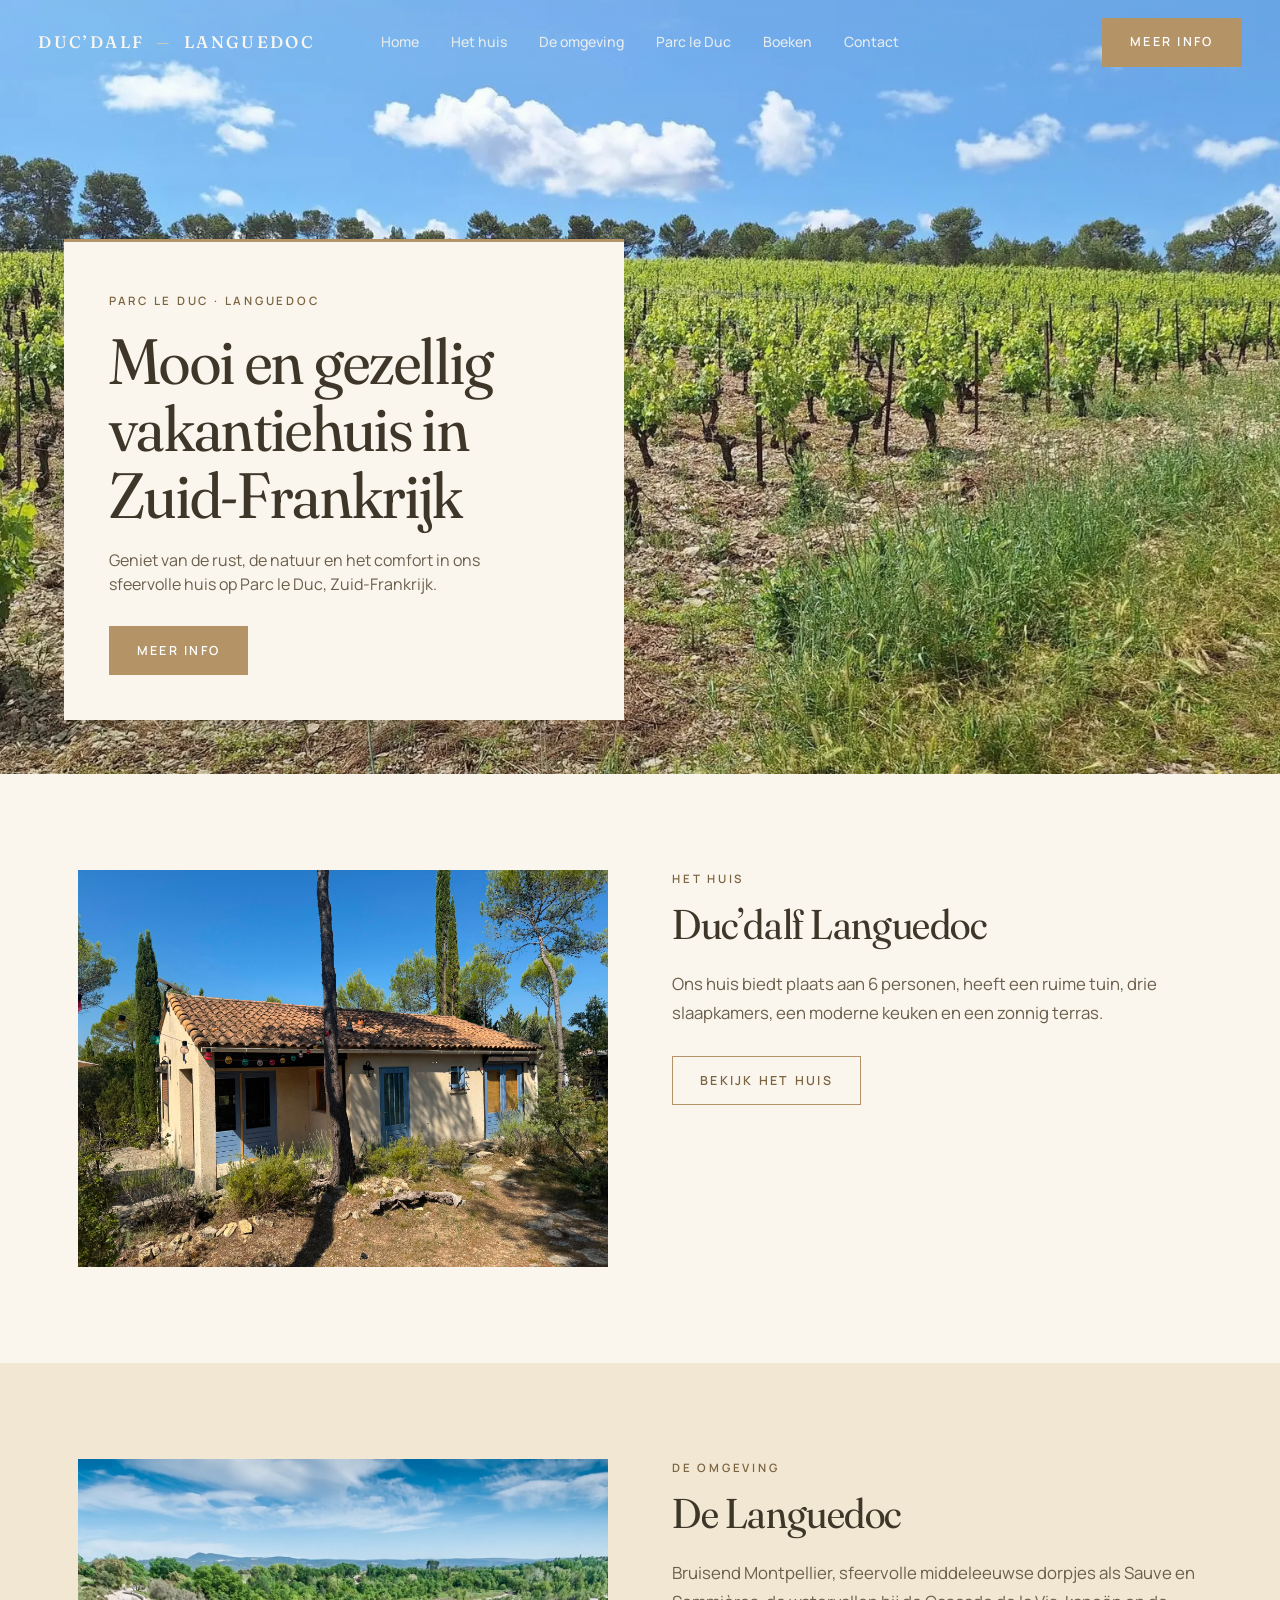
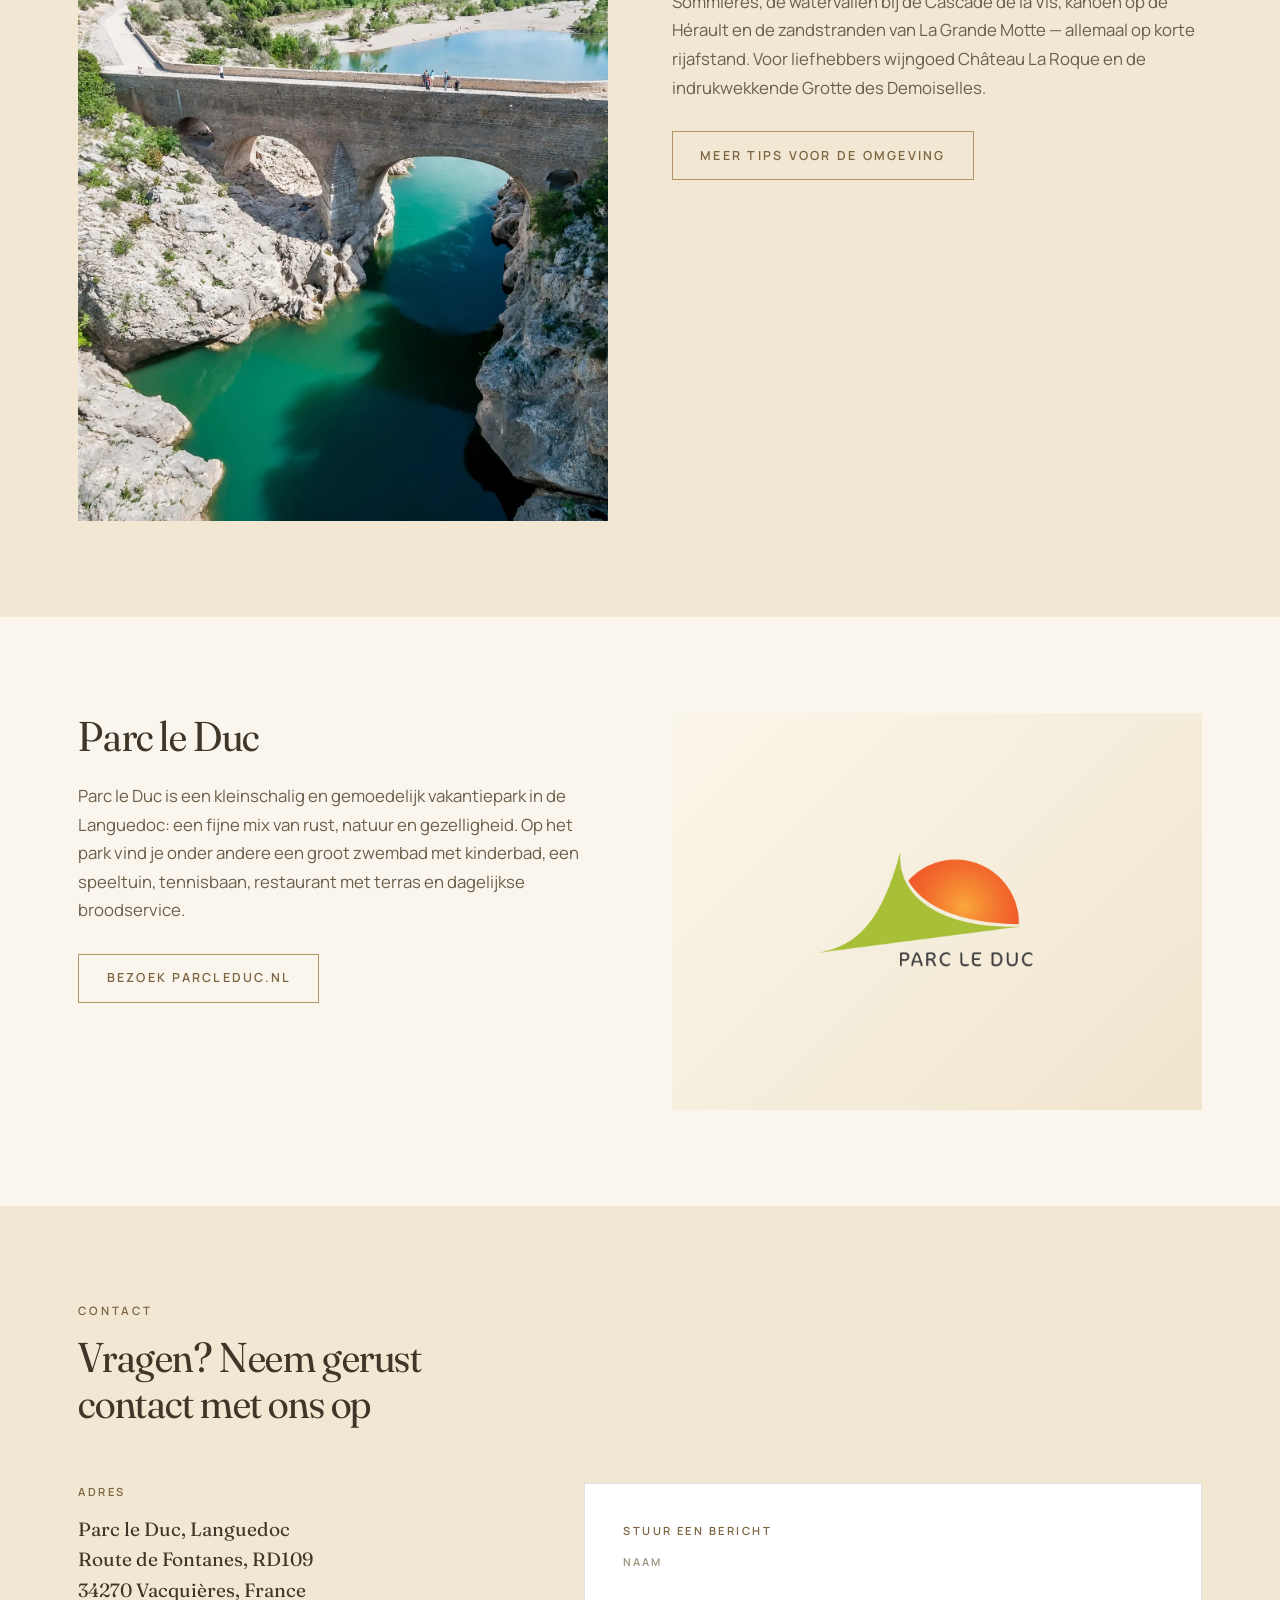
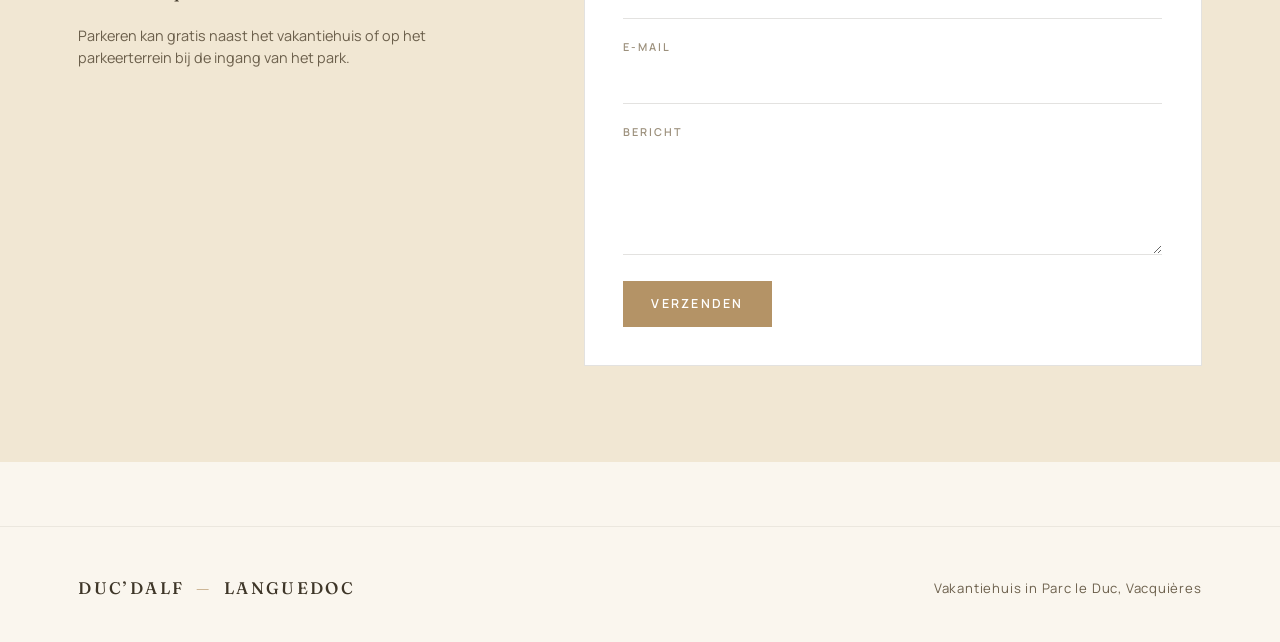
==== index.html @ b16643bd "Add omgeving tips link (parcleduc.nl/er-op-uit)" ====
<!DOCTYPE html>
<html lang="nl">
<head>
  <script>document.write('<base href="' + (location.hostname.endsWith('.github.io') ? '/website_ducdalf/' : '/') + '">');</script>
  <meta charset="UTF-8">
  <meta name="viewport" content="width=device-width, initial-scale=1.0">
  <title>Vakantiehuis Parc le Duc &mdash; Duc'dalf Languedoc</title>
  <link rel="icon" href="Huis1.jpg" type="image/jpeg">
  <link rel="apple-touch-icon" href="Huis1.jpg">
  <link rel="preconnect" href="https://fonts.googleapis.com">
  <link rel="preconnect" href="https://fonts.gstatic.com" crossorigin>
  <link rel="stylesheet" href="https://fonts.googleapis.com/css2?family=Fraunces:opsz,wght,SOFT@9..144,300..700,0..100&family=Manrope:wght@300;400;500;600;700&display=swap">
  <link rel="stylesheet" href="styles.css">
</head>
<body>

  <nav class="nav hero-over" id="nav">
    <div class="nav-inner">
      <div class="nav-brand">DUC&rsquo;DALF <span>&mdash;</span> LANGUEDOC</div>
      <div class="nav-links" id="navLinks">
        <a href="./">Home</a>
        <a href="#huis">Het huis</a>
        <a href="#omgeving">De omgeving</a>
        <a href="#park">Parc le Duc</a>
        <a href="boeken/">Boeken</a>
        <a href="#contact">Contact</a>
      </div>
      <div class="nav-cta-wrap">
        <a href="huis/" class="btn">Meer info</a>
      </div>
      <button class="hamburger" id="hamburgerBtn" aria-label="Menu" aria-expanded="false">
        <span></span><span></span><span></span>
      </button>
    </div>
  </nav>

  <header class="hero" id="home">
    <div class="hero-img" style="background-image: url('vacquires.jpg');"></div>
    <div class="hero-card">
      <span class="eyebrow">Parc le Duc &middot; Languedoc</span>
      <h1>Mooi en gezellig vakantiehuis in Zuid-Frankrijk</h1>
      <p>Geniet van de rust, de natuur en het comfort in ons sfeervolle huis op Parc le Duc, Zuid-Frankrijk.</p>
      <a href="huis/" class="btn">Meer info</a>
    </div>
  </header>

  <section id="huis">
    <div class="container">
      <div class="split">
        <div class="split-media" style="aspect-ratio: auto;"><img src="Foto1.jpg" alt="Vakantiehuis Duc'dalf op Parc le Duc" style="height: auto;"></div>
        <div>
          <span class="eyebrow" style="display:block; margin-bottom:0.8rem;">Het huis</span>
          <h2>Duc&rsquo;dalf Languedoc</h2>
          <p style="margin-top:1.4rem; color: var(--ink-soft); font-size: 1.05rem; line-height:1.7;">
            Ons huis biedt plaats aan 6 personen, heeft een ruime tuin, drie slaapkamers, een moderne keuken en een zonnig terras.
          </p>
          <div style="margin-top: 1.8rem;">
            <a href="huis/" class="btn ghost">Bekijk het huis</a>
          </div>
        </div>
      </div>
    </div>
  </section>

  <section id="omgeving" class="warm">
    <div class="container">
      <div class="split">
        <div class="split-media"><img src="herault.jpg" alt="De H&eacute;rault-regio"></div>
        <div>
          <span class="eyebrow" style="display:block; margin-bottom:0.8rem;">De omgeving</span>
          <h2>De Languedoc</h2>
          <p style="margin-top:1.4rem; color: var(--ink-soft); font-size: 1.05rem; line-height:1.7;">
            Bruisend Montpellier, sfeervolle middeleeuwse dorpjes als Sauve en Sommières, de watervallen bij de Cascade de la Vis, kanoën op de Hérault en de zandstranden van La Grande Motte &mdash; allemaal op korte rijafstand. Voor liefhebbers wijngoed Château La Roque en de indrukwekkende Grotte des Demoiselles.
          </p>
          <div style="margin-top: 1.8rem;">
            <a href="https://www.parcleduc.nl/er-op-uit/" target="_blank" rel="noopener" class="btn ghost">Meer tips voor de omgeving</a>
          </div>
        </div>
      </div>
    </div>
  </section>

  <section id="park">
    <div class="container">
      <div class="split">
        <div>
          <h2>Parc le Duc</h2>
          <p style="margin-top:1.4rem; color: var(--ink-soft); font-size: 1.05rem; line-height:1.7;">
            Parc le Duc is een kleinschalig en gemoedelijk vakantiepark in de Languedoc: een fijne mix van rust, natuur en gezelligheid. Op het park vind je onder andere een groot zwembad met kinderbad, een speeltuin, tennisbaan, restaurant met terras en dagelijkse broodservice.
          </p>
          <div style="margin-top: 1.8rem;">
            <a href="https://www.parcleduc.nl/" target="_blank" rel="noopener" class="btn ghost">Bezoek parcleduc.nl</a>
          </div>
        </div>
        <div class="split-media" style="aspect-ratio: 4/3; background: linear-gradient(135deg, #FBF6EA 0%, #F0E5CE 100%); display: grid; place-items: center; padding: 3rem;">
          <img src="logopld.png" alt="Parc le Duc logo" style="max-width: 70%; max-height: 70%; object-fit: contain;">
        </div>
      </div>
    </div>
  </section>

  <section id="contact" class="warm">
    <div class="container">
      <div class="section-title-row">
        <div>
          <span class="eyebrow">Contact</span>
          <h2>Vragen? Neem gerust contact met ons op</h2>
        </div>
      </div>

      <div class="adres-grid">
        <div class="adres-block">
          <div class="label">Adres</div>
          <address>
            Parc le Duc, Languedoc<br>
            Route de Fontanes, RD109<br>
            34270 Vacquières, France
          </address>
          <small>Parkeren kan gratis naast het vakantiehuis of op het parkeerterrein bij de ingang van het park.</small>
          <iframe
            src="https://www.google.com/maps?q=Parc+le+Duc,+Route+de+Fontanes,+RD109,+34270+Vacqui%C3%A8res,+France&output=embed"
            allowfullscreen="" loading="lazy" referrerpolicy="no-referrer-when-downgrade"
            title="Kaart Parc le Duc"></iframe>
        </div>

        <div class="contact-form-block">
          <div class="label">Stuur een bericht</div>
          <form autocomplete="off" method="POST" action="https://formsubmit.co/ducdalf.languedoc@gmail.com">
            <input type="hidden" name="_subject" value="Contactformulier via website" />
            <input type="hidden" name="_next" value="https://vakantiehuis-ducdalf.nl/contact/" />
            <input type="hidden" name="_captcha" value="false" />
            <input type="hidden" name="_template" value="box" />
            <div class="form-row">
              <label for="naam">Naam</label>
              <input type="text" id="naam" name="naam" required>
            </div>
            <div class="form-row">
              <label for="email">E-mail</label>
              <input type="email" id="email" name="email" required>
            </div>
            <div class="form-row">
              <label for="bericht">Bericht</label>
              <textarea id="bericht" name="bericht" rows="4" required></textarea>
            </div>
            <button type="submit" class="btn" style="margin-top:0.4rem;">Verzenden</button>
          </form>
        </div>
      </div>
    </div>
  </section>

  <footer>
    <div class="container">
      <div class="brand">DUC&rsquo;DALF <span>&mdash;</span> LANGUEDOC</div>
      <div>Vakantiehuis in Parc le Duc, Vacquières</div>
    </div>
  </footer>

  <script>
    const nav = document.getElementById('nav');
    function updateNav() {
      if (window.scrollY > 60) nav.classList.add('solid');
      else nav.classList.remove('solid');
    }
    updateNav();
    window.addEventListener('scroll', updateNav, { passive: true });

    const hamburgerBtn = document.getElementById('hamburgerBtn');
    const navLinks = document.getElementById('navLinks');
    if (hamburgerBtn && navLinks) {
      hamburgerBtn.addEventListener('click', function() {
        navLinks.classList.toggle('open');
        const expanded = hamburgerBtn.getAttribute('aria-expanded') === 'true';
        hamburgerBtn.setAttribute('aria-expanded', !expanded);
      });
      navLinks.querySelectorAll('a').forEach(function(link) {
        link.addEventListener('click', function() {
          if (window.innerWidth <= 900) {
            navLinks.classList.remove('open');
            hamburgerBtn.setAttribute('aria-expanded', false);
          }
        });
      });
    }
  </script>
</body>
</html>
---- styles.css ----
/* ==========================================================================
   Duc'dalf Languedoc — shared stylesheet
   ========================================================================== */

:root {
  --ground: #FAF6EE;
  --surface: #FFFFFF;
  --surface-warm: #F1E7D3;
  --surface-warm-2: #EADFC7;
  --ink: #3E3628;
  --ink-soft: #6B5F4B;
  --ink-mute: #9C907C;
  --brown: #B49366;
  --brown-deep: #7C6440;
  --brown-soft: #E4D3B4;
  --green: #7F9873;
  --green-deep: #556E4C;
  --green-soft: #CCD6BF;
  --line: rgba(62, 54, 40, 0.14);
  --line-soft: rgba(62, 54, 40, 0.08);
  --shadow-soft: 0 24px 60px -30px rgba(62, 54, 40, 0.22);
  --shadow-nav: 0 1px 0 rgba(62, 54, 40, 0.08);
  --serif: "Fraunces", "Iowan Old Style", Georgia, serif;
  --sans: "Manrope", -apple-system, "Segoe UI", system-ui, sans-serif;
  color-scheme: light;
}

* { box-sizing: border-box; }
html { scroll-behavior: smooth; }

body {
  margin: 0;
  background: var(--ground);
  color: var(--ink);
  font-family: var(--sans);
  font-size: 16.5px;
  line-height: 1.6;
  font-weight: 400;
  -webkit-font-smoothing: antialiased;
  text-rendering: optimizeLegibility;
}

::selection { background: var(--brown); color: #fff; }

a { color: inherit; text-decoration: none; }
img { display: block; max-width: 100%; }

h1, h2, h3, h4 {
  font-family: var(--serif);
  font-weight: 400;
  letter-spacing: -0.01em;
  color: var(--ink);
  margin: 0;
  text-wrap: balance;
  font-variation-settings: "opsz" 96, "SOFT" 40;
}
h1 { font-size: clamp(2.4rem, 5vw, 4.4rem); line-height: 1.05; }
h2 { font-size: clamp(1.8rem, 3.4vw, 2.6rem); line-height: 1.12; }
h3 { font-size: clamp(1.2rem, 1.8vw, 1.5rem); line-height: 1.2; font-weight: 450; }
p  { margin: 0; max-width: 62ch; }

.eyebrow {
  font-family: var(--sans);
  font-size: 0.72rem;
  letter-spacing: 0.24em;
  text-transform: uppercase;
  color: var(--brown-deep);
  font-weight: 600;
}

.container {
  max-width: 1200px;
  margin: 0 auto;
  padding: 0 clamp(1.25rem, 3.5vw, 2.4rem);
}

/* ==========================================================================
   Navigation
   ========================================================================== */

.nav {
  position: fixed;
  inset: 0 0 auto 0;
  z-index: 60;
  background: transparent;
  transition: background 0.3s ease, box-shadow 0.3s ease, color 0.3s ease;
}
.nav.solid,
.nav.light {
  background: color-mix(in oklab, var(--ground) 94%, transparent);
  backdrop-filter: saturate(140%) blur(10px);
  -webkit-backdrop-filter: saturate(140%) blur(10px);
  box-shadow: var(--shadow-nav);
}
.nav-inner {
  display: grid;
  grid-template-columns: 1fr auto 1fr;
  align-items: center;
  padding: 1.1rem clamp(1.25rem, 3.5vw, 2.4rem);
  gap: 1.5rem;
  color: var(--ink);
}
.nav.hero-over .nav-inner { color: #FAF6EE; }
.nav.hero-over.solid .nav-inner { color: var(--ink); }

.nav-brand {
  font-family: var(--serif);
  font-weight: 500;
  font-size: 1.05rem;
  letter-spacing: 0.14em;
  font-variation-settings: "opsz" 24, "SOFT" 30;
  white-space: nowrap;
}
.nav-brand span { color: var(--brown); font-weight: 300; margin: 0 0.35em; }
.nav.hero-over:not(.solid) .nav-brand span { color: var(--brown-soft); }

.nav-links {
  display: flex;
  gap: 2rem;
  justify-content: center;
  font-size: 0.88rem;
  font-weight: 500;
}
.nav-links a {
  position: relative;
  padding: 0.4rem 0;
  color: inherit;
  opacity: 0.85;
  transition: opacity 0.25s ease;
}
.nav-links a::after {
  content: "";
  position: absolute;
  left: 0;
  right: 100%;
  bottom: 0.05rem;
  height: 1px;
  background: currentColor;
  transition: right 0.3s ease;
  opacity: 0.6;
}
.nav-links a:hover { opacity: 1; }
.nav-links a:hover::after { right: 0; }

.nav-cta-wrap { display: flex; justify-content: flex-end; }

.hamburger {
  display: none;
  flex-direction: column;
  justify-content: center;
  align-items: center;
  width: 44px;
  height: 44px;
  background: none;
  border: none;
  cursor: pointer;
  padding: 0;
  color: inherit;
}
.hamburger span {
  display: block;
  width: 26px;
  height: 1.5px;
  margin: 3.5px 0;
  background: currentColor;
  transition: 0.3s;
}

/* ==========================================================================
   Buttons
   ========================================================================== */

.btn {
  display: inline-flex;
  align-items: center;
  gap: 0.55rem;
  padding: 0.85rem 1.7rem;
  background: var(--brown);
  color: #fff;
  border: 1px solid var(--brown);
  font-family: var(--sans);
  font-size: 0.78rem;
  font-weight: 600;
  letter-spacing: 0.18em;
  text-transform: uppercase;
  border-radius: 0;
  cursor: pointer;
  transition: background 0.25s ease, color 0.25s ease, border-color 0.25s ease;
  text-align: center;
}
.btn:hover { background: var(--brown-deep); border-color: var(--brown-deep); color: #fff; }
.btn.ghost {
  background: transparent;
  color: var(--brown-deep);
  border-color: var(--brown);
}
.btn.ghost:hover { background: var(--brown); color: #fff; }
.btn.ghost-light {
  background: transparent;
  color: #FAF6EE;
  border-color: rgba(250, 246, 238, 0.7);
}
.btn.ghost-light:hover { background: #FAF6EE; color: var(--ink); border-color: #FAF6EE; }

/* ==========================================================================
   Hero (with photo)
   ========================================================================== */

.hero {
  position: relative;
  height: 86vh;
  min-height: 620px;
  overflow: hidden;
  isolation: isolate;
}
.hero-img {
  position: absolute;
  inset: 0;
  background-size: cover;
  background-position: center;
}
.hero-img::after {
  content: "";
  position: absolute;
  inset: 0;
  background: linear-gradient(
      180deg,
      rgba(250, 246, 238, 0.18) 0%,
      rgba(250, 246, 238, 0.05) 40%,
      rgba(62, 54, 40, 0.12) 100%
    );
  pointer-events: none;
}
.hero-card {
  position: absolute;
  left: clamp(1.25rem, 5vw, 5rem);
  bottom: clamp(1.5rem, 6vh, 4rem);
  background: var(--ground);
  padding: clamp(1.8rem, 3.5vw, 3rem);
  max-width: 560px;
  width: calc(100% - clamp(2.5rem, 10vw, 10rem));
  box-shadow: var(--shadow-soft);
  border-top: 3px solid var(--brown);
  z-index: 2;
}
.hero-card .eyebrow { margin-bottom: 1rem; display: inline-block; }
.hero-card h1 {
  font-variation-settings: "opsz" 144, "SOFT" 50;
  font-weight: 400;
}
.hero-card p {
  margin-top: 1.2rem;
  color: var(--ink-soft);
  max-width: 44ch;
  font-size: 1rem;
  line-height: 1.55;
}
.hero-card .btn { margin-top: 1.8rem; }

/* Compact hero variant (for /huis/) */
.hero.compact {
  height: 68vh;
  min-height: 500px;
}

/* Contain hero variant — photo fills the right half top-to-bottom,
   left side stays cream for the hero-card. */
.hero.contain .hero-img {
  background-size: cover;
  background-repeat: no-repeat;
  background-position: center;
  background-color: var(--surface-warm);
  padding-left: clamp(620px, 50vw, 720px);
}
.hero.contain .hero-img::after { display: none; }

/* Below desktop: stack the hero (photo on top, card below in flow) */
@media (max-width: 900px) {
  .hero {
    height: auto;
    min-height: 0;
    overflow: visible;
  }
  .hero-img {
    position: relative;
    inset: auto;
    width: 100%;
    height: 55vh;
    min-height: 280px;
    padding-left: 0;
  }
  .hero.contain .hero-img {
    background-position: center;
    padding-left: 0;
  }
  .hero-card {
    position: relative;
    left: auto;
    right: auto;
    top: auto;
    bottom: auto;
    margin: -2.5rem 1rem 1.5rem;
    width: auto;
    max-width: none;
    padding: 1.6rem 1.4rem;
  }
}

/* ==========================================================================
   Sections
   ========================================================================== */

section { padding: clamp(4rem, 7.5vw, 6.5rem) 0; }
section.pt-0 { padding-top: 0; }
section.pb-0 { padding-bottom: 0; }
section.warm { background: var(--surface-warm); }

.section-title-row {
  display: grid;
  grid-template-columns: 1fr 1.5fr;
  gap: clamp(2rem, 6vw, 5rem);
  align-items: end;
  margin-bottom: clamp(2rem, 5vw, 3.5rem);
}
@media (max-width: 780px) {
  .section-title-row { grid-template-columns: 1fr; gap: 1rem; }
}
.section-title-row .eyebrow { display: block; margin-bottom: 0.8rem; }

/* ==========================================================================
   Three-card overview (homepage)
   ========================================================================== */

.cards {
  display: grid;
  grid-template-columns: repeat(3, 1fr);
  gap: clamp(1rem, 2vw, 1.8rem);
}
@media (max-width: 900px) { .cards { grid-template-columns: 1fr; } }
.card {
  background: var(--surface);
  border: 1px solid var(--line);
  display: flex;
  flex-direction: column;
  transition: transform 0.3s ease, box-shadow 0.3s ease;
}
.card:hover {
  transform: translateY(-3px);
  box-shadow: var(--shadow-soft);
}
.card-media {
  aspect-ratio: 4 / 3;
  position: relative;
  overflow: hidden;
  background: var(--surface-warm);
}
.card-media img {
  width: 100%;
  height: 100%;
  object-fit: cover;
}
.card-media.logo {
  display: grid;
  place-items: center;
  background: linear-gradient(135deg, #FBF6EA 0%, #F0E5CE 100%);
  padding: 1.5rem;
}
.card-media.logo img { max-height: 70%; max-width: 70%; object-fit: contain; }
.card-body {
  padding: 1.6rem 1.5rem 1.8rem;
  display: flex;
  flex-direction: column;
  gap: 0.8rem;
  flex: 1;
}
.card-body .eyebrow { color: var(--green-deep); font-size: 0.66rem; }
.card-body h3 { color: var(--ink); font-weight: 500; }
.card-body p {
  color: var(--ink-soft);
  font-size: 0.95rem;
  line-height: 1.55;
  flex: 1;
}
.card-link {
  font-family: var(--sans);
  font-size: 0.75rem;
  font-weight: 600;
  letter-spacing: 0.18em;
  text-transform: uppercase;
  color: var(--brown-deep);
  display: inline-flex;
  align-items: center;
  gap: 0.4rem;
  margin-top: 0.4rem;
}
.card-link::after {
  content: "→";
  transition: transform 0.25s ease;
}
.card:hover .card-link::after { transform: translateX(4px); }

/* ==========================================================================
   Split (image + text)
   ========================================================================== */

.split {
  display: grid;
  grid-template-columns: 1fr 1fr;
  gap: clamp(2rem, 5vw, 5rem);
  align-items: start;
}
@media (max-width: 900px) { .split { grid-template-columns: 1fr; } }

.split-media {
  position: relative;
  aspect-ratio: 4 / 5;
  overflow: hidden;
  background: var(--surface-warm);
}
.split-media img {
  width: 100%;
  height: 100%;
  object-fit: cover;
}
.split-media.sticky {
  position: sticky;
  top: 5rem;
}
@media (max-width: 900px) { .split-media.sticky { position: static; } }

/* ==========================================================================
   Content blocks
   ========================================================================== */

.info-callout {
  background: var(--surface-warm);
  padding: 1.6rem 1.7rem;
  border-left: 3px solid var(--brown);
  color: var(--ink);
  font-size: 1.02rem;
  line-height: 1.65;
  margin-bottom: 2rem;
}

.prose p + p { margin-top: 1rem; }
.prose p {
  color: var(--ink-soft);
  font-size: 1rem;
  line-height: 1.7;
  max-width: none;
}
.prose .lede {
  font-family: var(--serif);
  font-size: 1.6rem;
  color: var(--green-deep);
  display: block;
  margin-bottom: 0.6rem;
  font-weight: 400;
  line-height: 1.25;
  font-variation-settings: "opsz" 72;
  font-style: italic;
}

.subsection { margin-top: 2.5rem; }
.subsection-title {
  font-family: var(--serif);
  font-size: 1.3rem;
  color: var(--ink);
  font-weight: 500;
  margin-bottom: 1.1rem;
}

.feature-list {
  list-style: none;
  padding: 0;
  margin: 0;
  display: grid;
  grid-template-columns: 1fr;
  gap: 0.6rem;
}
.feature-list li {
  font-size: 0.98rem;
  padding-left: 1.6rem;
  position: relative;
  color: var(--ink-soft);
  line-height: 1.55;
}
.feature-list li::before {
  content: "";
  position: absolute;
  left: 0;
  top: 0.65em;
  width: 0.85rem;
  height: 1px;
  background: var(--green);
}

/* ==========================================================================
   Photo gallery + lightbox
   ========================================================================== */

.gallery {
  display: grid;
  grid-template-columns: repeat(4, 1fr);
  gap: 0.9rem;
}
.gallery .cell {
  position: relative;
  overflow: hidden;
  cursor: zoom-in;
  background: var(--surface-warm);
  aspect-ratio: 4 / 3;
}
.gallery .cell img {
  width: 100%;
  height: 100%;
  object-fit: contain;
  transition: transform 0.6s cubic-bezier(0.2, 0.7, 0.2, 1);
}
.gallery .cell:hover img { transform: scale(1.03); }
@media (max-width: 900px) {
  .gallery { grid-template-columns: repeat(3, 1fr); gap: 0.6rem; }
}
@media (max-width: 600px) {
  .gallery { grid-template-columns: repeat(2, 1fr); }
}

#lightbox {
  display: none;
  position: fixed;
  inset: 0;
  background: rgba(30, 25, 18, 0.9);
  z-index: 9999;
  align-items: center;
  justify-content: center;
  cursor: zoom-out;
  padding: 2rem;
  box-sizing: border-box;
}
#lightbox.open { display: flex; }
#lightbox img {
  max-width: 100%;
  max-height: 100%;
  box-shadow: 0 4px 24px rgba(0, 0, 0, 0.4);
}
#lightbox .close-x {
  position: absolute;
  top: 1rem;
  right: 1.4rem;
  color: #FAF6EE;
  font-size: 2.2rem;
  font-weight: 300;
  cursor: pointer;
  line-height: 1;
  user-select: none;
  font-family: var(--serif);
}

/* ==========================================================================
   Prijzen
   ========================================================================== */

.prijzen {
  display: grid;
  grid-template-columns: 2fr 3fr;
  gap: clamp(2rem, 5vw, 5rem);
  align-items: start;
}
@media (max-width: 900px) { .prijzen { grid-template-columns: 1fr; } }

.price-list { list-style: none; padding: 0; margin: 0; }
.price-list li {
  display: grid;
  grid-template-columns: 1fr auto;
  align-items: baseline;
  gap: 1rem;
  padding: 1.4rem 0;
  border-top: 1px solid var(--line);
  font-variant-numeric: tabular-nums;
}
.price-list li:last-child { border-bottom: 1px solid var(--line); }
.price-list .period {
  font-family: var(--serif);
  font-size: 1.35rem;
  font-weight: 500;
  color: var(--ink);
}
.price-list .amount {
  font-family: var(--serif);
  font-size: 1.6rem;
  color: var(--brown-deep);
  font-variation-settings: "opsz" 72;
}
.price-notes {
  background: var(--surface-warm);
  padding: 1.6rem 1.7rem;
  border-left: 3px solid var(--green);
  color: var(--ink);
  font-size: 0.98rem;
  line-height: 1.7;
}

/* ==========================================================================
   Adres + Contact
   ========================================================================== */

.adres-grid {
  display: grid;
  grid-template-columns: 1fr 1.4fr;
  gap: clamp(2rem, 5vw, 4rem);
  align-items: start;
}
@media (max-width: 900px) { .adres-grid { grid-template-columns: 1fr; } }

.adres-block .label,
.contact-form-block .label {
  font-family: var(--sans);
  font-size: 0.7rem;
  letter-spacing: 0.22em;
  text-transform: uppercase;
  color: var(--brown-deep);
  margin-bottom: 0.8rem;
  font-weight: 600;
}
.adres-block address {
  font-style: normal;
  font-family: var(--serif);
  font-size: 1.2rem;
  line-height: 1.6;
  color: var(--ink);
}
.adres-block small {
  display: block;
  color: var(--ink-soft);
  font-size: 0.9rem;
  margin-top: 1.2rem;
  max-width: 40ch;
  line-height: 1.55;
}
.adres-block iframe {
  width: 100%;
  height: 260px;
  border: none;
  margin-top: 1.4rem;
  filter: saturate(0.85);
}

.contact-form-block {
  background: var(--surface);
  padding: clamp(1.6rem, 3vw, 2.4rem);
  border: 1px solid var(--line);
}
.form-row { display: grid; gap: 0.4rem; margin-bottom: 1.2rem; }
.form-row label {
  font-family: var(--sans);
  font-size: 0.68rem;
  letter-spacing: 0.18em;
  text-transform: uppercase;
  color: var(--ink-mute);
  font-weight: 600;
}
.form-row input,
.form-row textarea,
.form-row select {
  background: transparent;
  border: 0;
  border-bottom: 1px solid var(--line);
  padding: 0.6rem 0;
  font-family: var(--sans);
  font-size: 1rem;
  color: var(--ink);
  outline: none;
  resize: vertical;
  width: 100%;
}
.form-row input:focus,
.form-row textarea:focus,
.form-row select:focus { border-bottom-color: var(--brown); }
.form-row input::placeholder,
.form-row textarea::placeholder { color: var(--ink-mute); }
.required { color: #a44b3c; margin-left: 2px; }

/* ==========================================================================
   Boeken (calendar + form)
   ========================================================================== */

.boeken-grid {
  display: grid;
  grid-template-columns: 1fr 1.3fr;
  gap: clamp(2rem, 4vw, 3.5rem);
  align-items: start;
}
@media (max-width: 900px) { .boeken-grid { grid-template-columns: 1fr; } }
.calendar-frame {
  background: var(--surface);
  border: 1px solid var(--line);
  padding: 0.5rem;
}
.calendar-frame iframe {
  width: 100%;
  height: 620px;
  border: 0;
  display: block;
}
@media (max-width: 900px) { .calendar-frame iframe { height: 520px; } }

/* ==========================================================================
   Aanmeldingsformulier (long registration form)
   ========================================================================== */

.form-wide {
  background: var(--surface);
  border: 1px solid var(--line);
  padding: clamp(1.6rem, 3.5vw, 3rem);
}
.form-wide h2 {
  font-family: var(--serif);
  font-size: 1.3rem;
  font-weight: 500;
  color: var(--ink);
  margin: 2rem 0 1rem;
  padding-bottom: 0.7rem;
  border-bottom: 1px solid var(--line);
}
.form-wide h2:first-of-type { margin-top: 0.4rem; }
.grid-2 {
  display: grid;
  grid-template-columns: repeat(auto-fit, minmax(240px, 1fr));
  gap: 1rem 1.4rem;
}
.grid-3 {
  display: grid;
  grid-template-columns: repeat(auto-fit, minmax(220px, 1fr));
  gap: 1.2rem;
  margin-top: 0.6rem;
}
.person-block {
  border: 1px solid var(--line);
  padding: 1.2rem 1.2rem 0.4rem;
  background: var(--surface-warm);
}
.person-block h3 {
  font-family: var(--serif);
  font-size: 1.05rem;
  color: var(--green-deep);
  margin: 0 0 0.7rem;
  font-weight: 500;
}

/* ==========================================================================
   Thank-you (bedankt / contact / aanmeldingvoltooid)
   ========================================================================== */

.thanks-wrap {
  min-height: 100vh;
  display: flex;
  align-items: center;
  justify-content: center;
  padding: clamp(5rem, 12vh, 8rem) 1.5rem 3rem;
}
.thanks-box {
  background: var(--surface);
  border: 1px solid var(--line);
  padding: clamp(2rem, 4vw, 3rem);
  text-align: center;
  max-width: 480px;
  width: 100%;
  border-top: 3px solid var(--brown);
}
.thanks-box .eyebrow { display: block; margin-bottom: 1rem; color: var(--green-deep); }
.thanks-box h1 {
  font-size: clamp(1.6rem, 3vw, 2.2rem);
  font-weight: 500;
  color: var(--ink);
  margin-bottom: 1rem;
}
.thanks-box p {
  color: var(--ink-soft);
  margin: 0 auto 1rem;
  max-width: 42ch;
  font-size: 0.98rem;
  line-height: 1.6;
}
.thanks-box a { color: var(--brown-deep); border-bottom: 1px solid currentColor; }
.thanks-box a:hover { color: var(--ink); }

/* ==========================================================================
   Footer
   ========================================================================== */

footer {
  background: var(--ground);
  color: var(--ink-soft);
  padding: 3rem 0 2.5rem;
  border-top: 1px solid var(--line-soft);
  margin-top: 4rem;
}
footer .container {
  display: flex;
  justify-content: space-between;
  align-items: center;
  flex-wrap: wrap;
  gap: 1rem;
  font-size: 0.82rem;
  letter-spacing: 0.06em;
}
footer .brand {
  font-family: var(--serif);
  font-weight: 500;
  font-size: 1.05rem;
  letter-spacing: 0.14em;
  color: var(--ink);
}
footer .brand span { color: var(--brown); font-weight: 300; margin: 0 0.35em; }

/* ==========================================================================
   Page title band (used on huis, boeken, aanmelden)
   ========================================================================== */

.page-title {
  padding: clamp(7rem, 12vw, 9rem) 0 clamp(2rem, 4vw, 3rem);
  background: var(--surface-warm);
  border-bottom: 1px solid var(--line-soft);
}
.page-title .eyebrow { display: block; margin-bottom: 0.8rem; }
.page-title h1 {
  font-size: clamp(2rem, 4.5vw, 3.6rem);
  font-weight: 400;
  max-width: 22ch;
  margin: 0;
}
.page-title p {
  margin-top: 1rem;
  color: var(--ink-soft);
  font-size: 1.05rem;
  max-width: 52ch;
}

/* ==========================================================================
   Responsive nav (mobile menu)
   ========================================================================== */

@media (max-width: 900px) {
  .nav-inner { grid-template-columns: 1fr auto; }
  .nav-links {
    display: none;
    position: absolute;
    top: 100%;
    left: 0;
    right: 0;
    flex-direction: column;
    align-items: stretch;
    background: color-mix(in oklab, var(--ground) 97%, transparent);
    backdrop-filter: blur(10px);
    padding: 1rem 1.5rem 1.5rem;
    border-top: 1px solid var(--line-soft);
    box-shadow: var(--shadow-soft);
    gap: 0.6rem;
    text-align: center;
    color: var(--ink);
  }
  .nav-links.open { display: flex; }
  .nav-links a { padding: 0.8rem 0; font-size: 1rem; opacity: 1; color: var(--ink); }
  .nav-links a::after { display: none; }
  .nav-cta-wrap { display: none; }
  .hamburger { display: flex; }
}

/* ==========================================================================
   Reduced motion
   ========================================================================== */

@media (prefers-reduced-motion: reduce) {
  *, *::before, *::after {
    transition-duration: 0ms !important;
    animation-duration: 0ms !important;
    scroll-behavior: auto;
  }
}
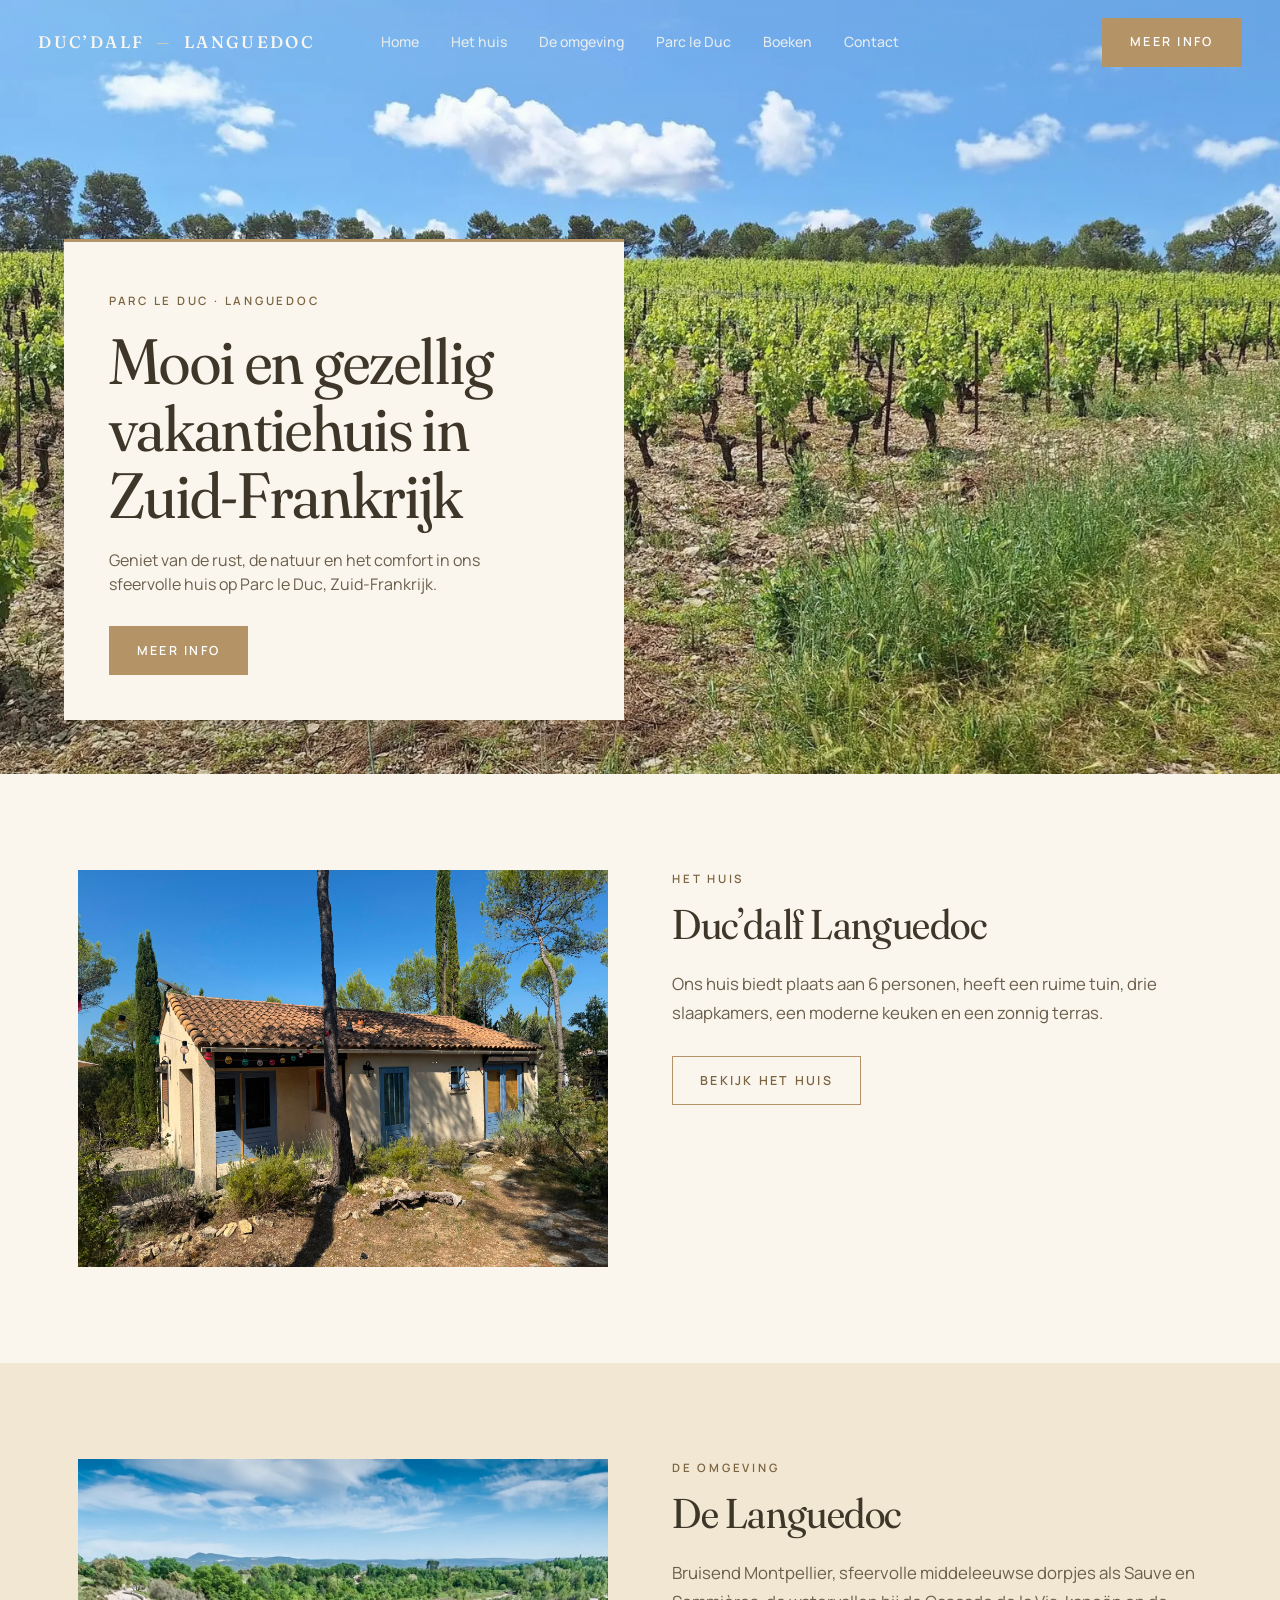
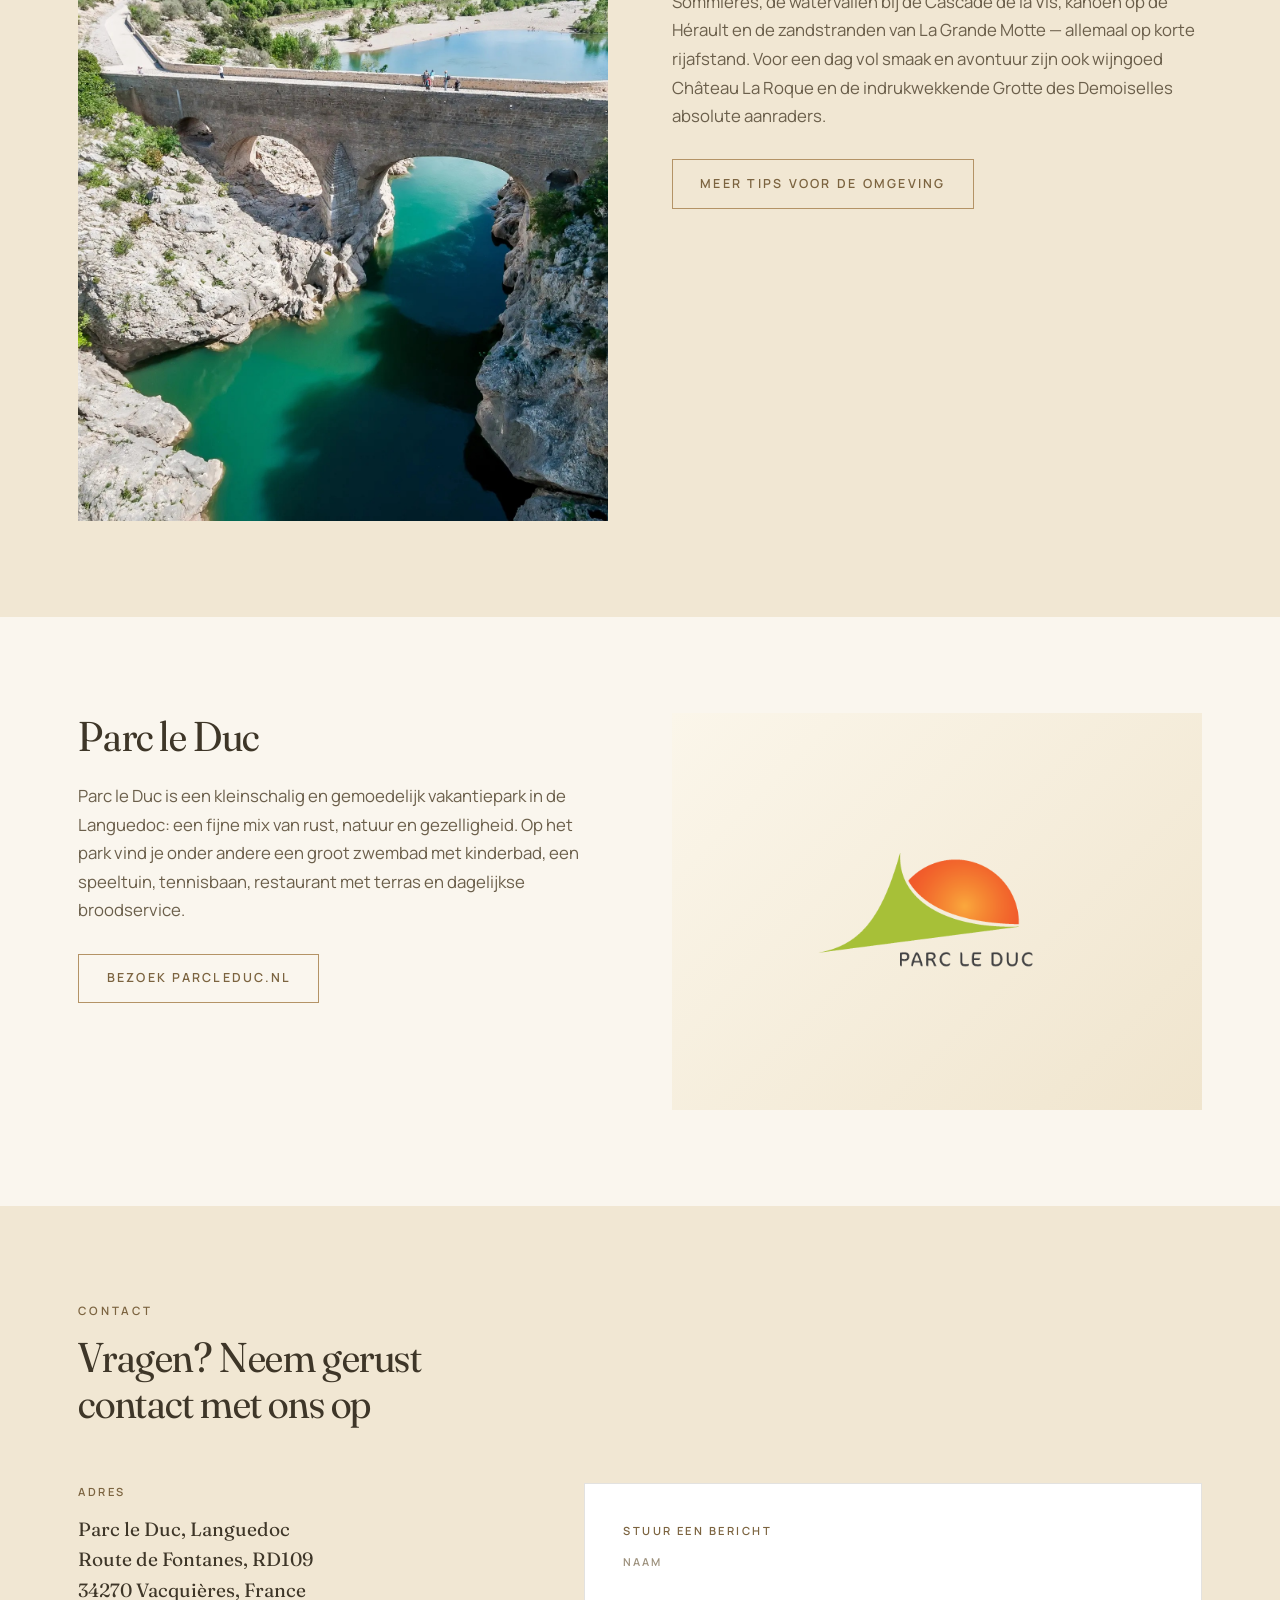
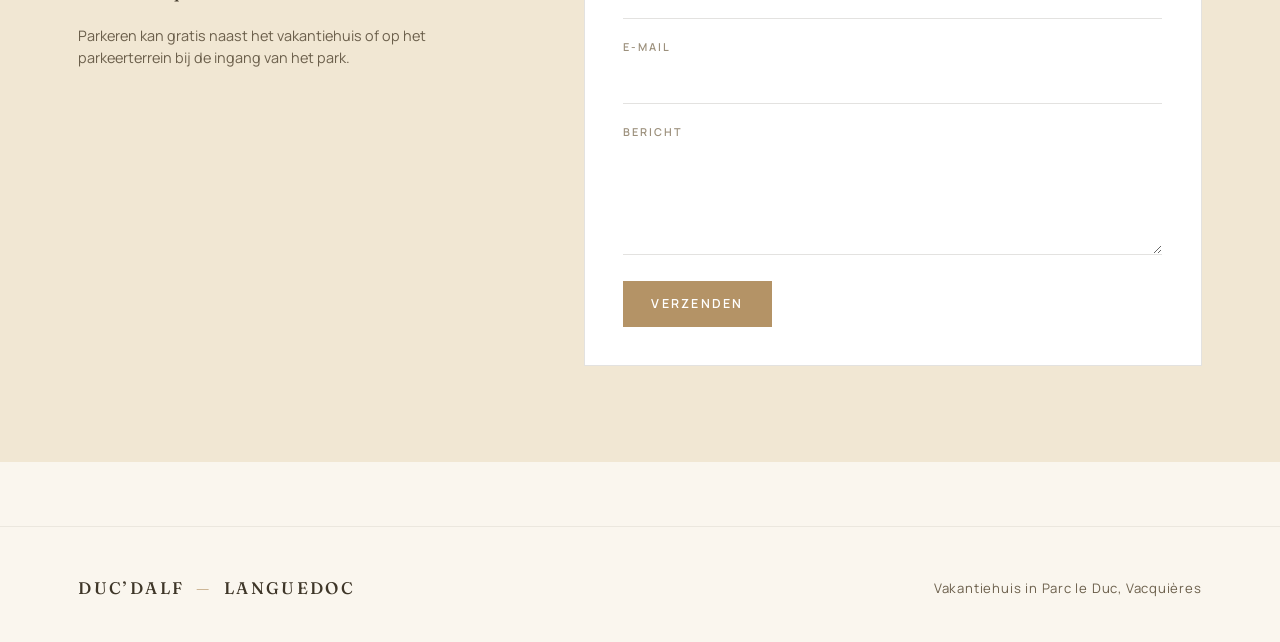
==== commit a2de178e: "Reword closing sentence in omgeving section" ====
--- a/index.html
+++ b/index.html
@@ -70,7 +70,7 @@
           <span class="eyebrow" style="display:block; margin-bottom:0.8rem;">De omgeving</span>
           <h2>De Languedoc</h2>
           <p style="margin-top:1.4rem; color: var(--ink-soft); font-size: 1.05rem; line-height:1.7;">
-            Bruisend Montpellier, sfeervolle middeleeuwse dorpjes als Sauve en Sommières, de watervallen bij de Cascade de la Vis, kanoën op de Hérault en de zandstranden van La Grande Motte &mdash; allemaal op korte rijafstand. Voor liefhebbers wijngoed Château La Roque en de indrukwekkende Grotte des Demoiselles.
+            Bruisend Montpellier, sfeervolle middeleeuwse dorpjes als Sauve en Sommières, de watervallen bij de Cascade de la Vis, kanoën op de Hérault en de zandstranden van La Grande Motte &mdash; allemaal op korte rijafstand. Voor een dag vol smaak en avontuur zijn ook wijngoed Château La Roque en de indrukwekkende Grotte des Demoiselles absolute aanraders.
           </p>
           <div style="margin-top: 1.8rem;">
             <a href="https://www.parcleduc.nl/er-op-uit/" target="_blank" rel="noopener" class="btn ghost">Meer tips voor de omgeving</a>
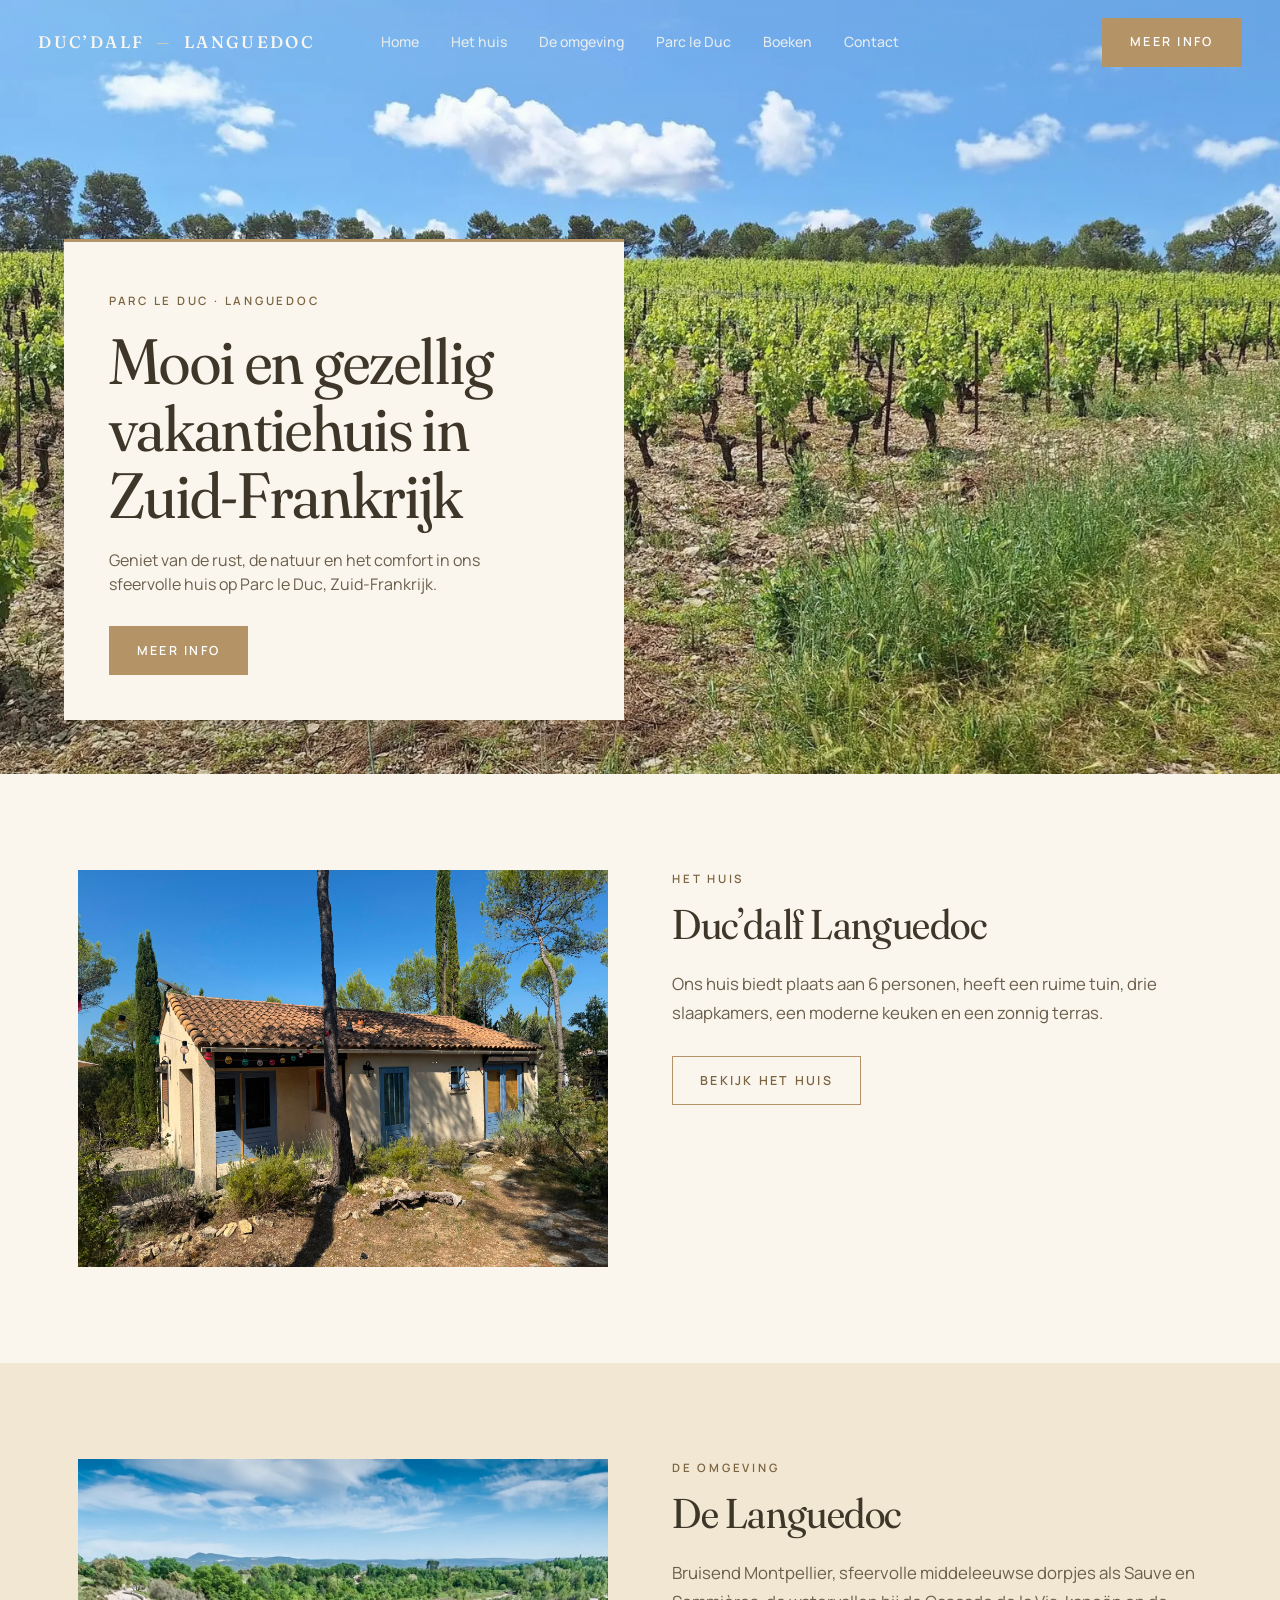
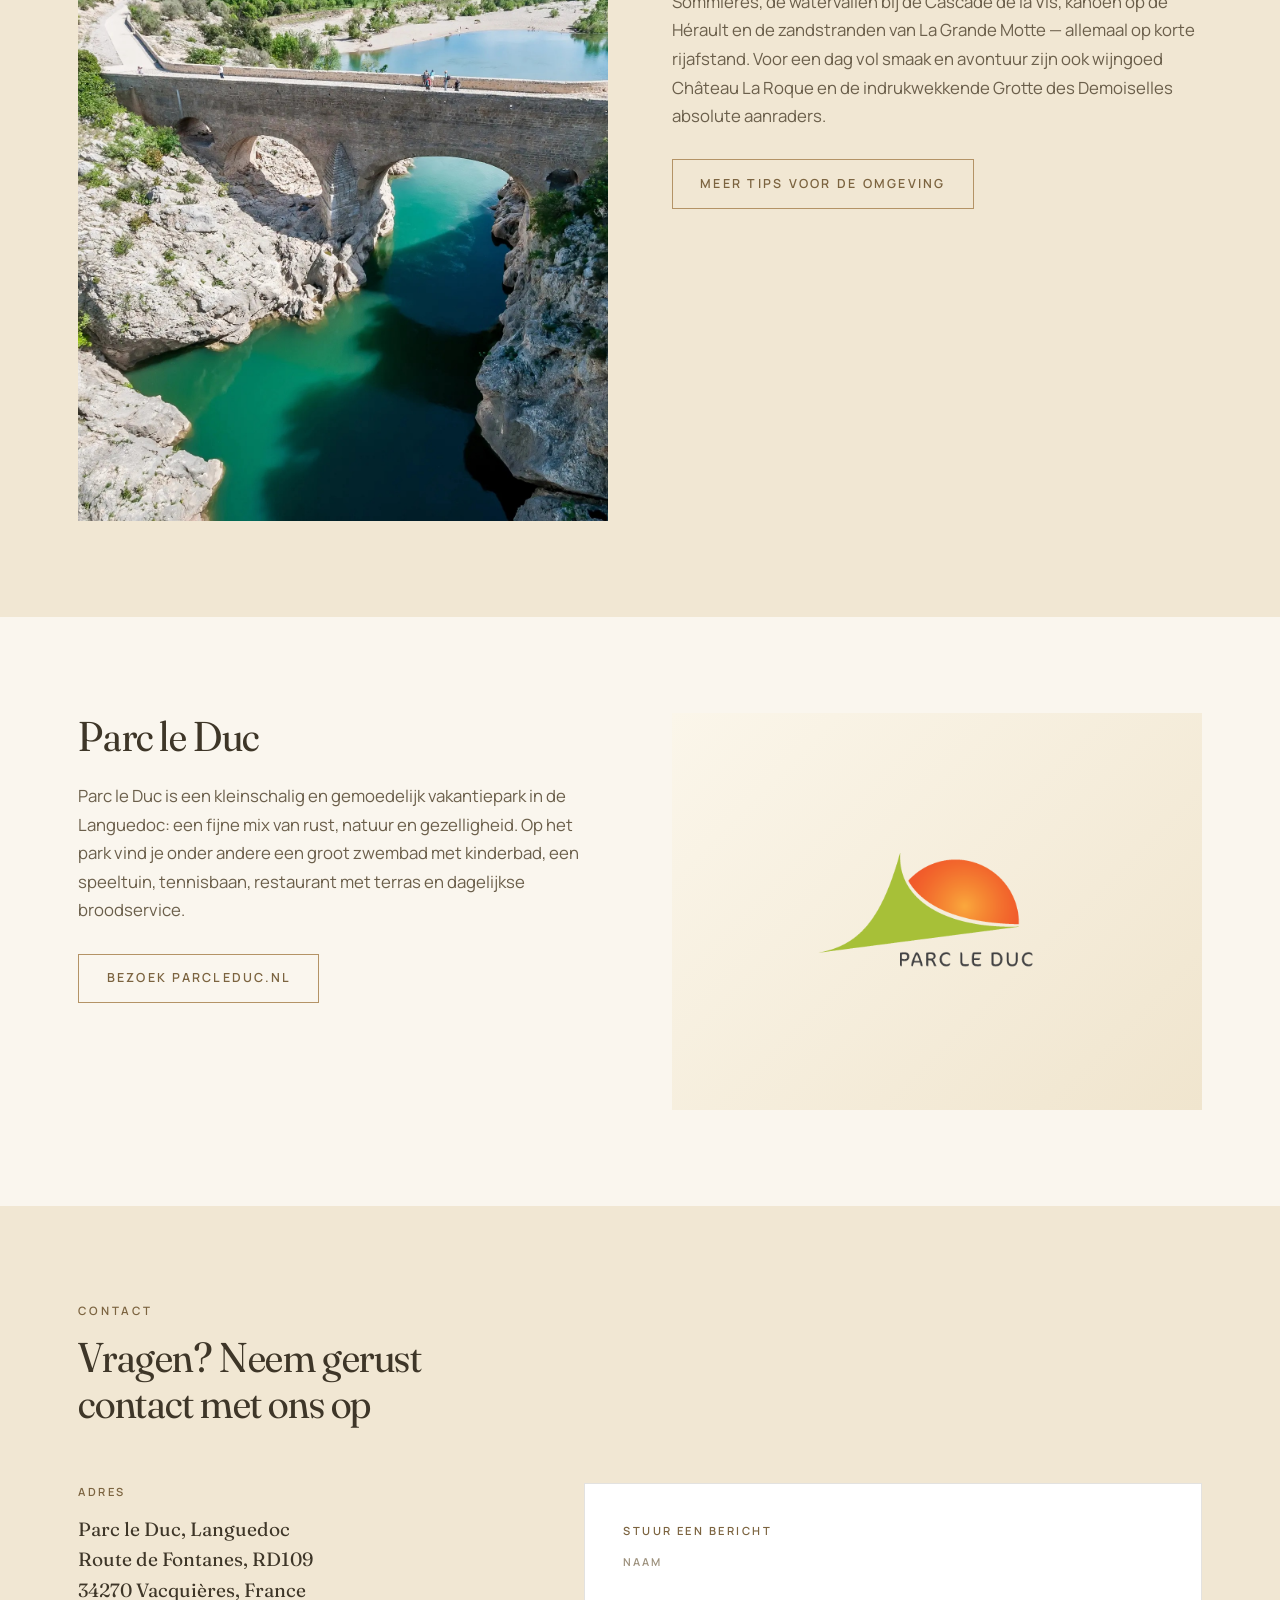
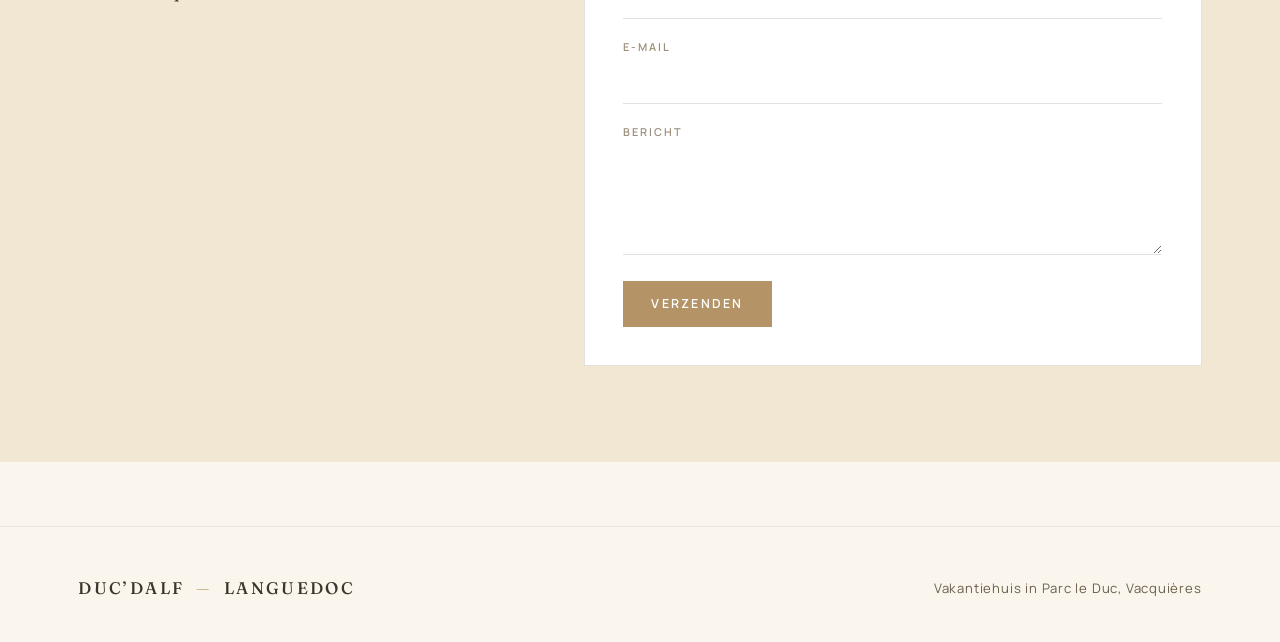
==== commit f7f1930b: "Add files via upload" ====
--- a/index.html
+++ b/index.html
@@ -116,7 +116,6 @@
             Route de Fontanes, RD109<br>
             34270 Vacquières, France
           </address>
-          <small>Parkeren kan gratis naast het vakantiehuis of op het parkeerterrein bij de ingang van het park.</small>
           <iframe
             src="https://www.google.com/maps?q=Parc+le+Duc,+Route+de+Fontanes,+RD109,+34270+Vacqui%C3%A8res,+France&output=embed"
             allowfullscreen="" loading="lazy" referrerpolicy="no-referrer-when-downgrade"
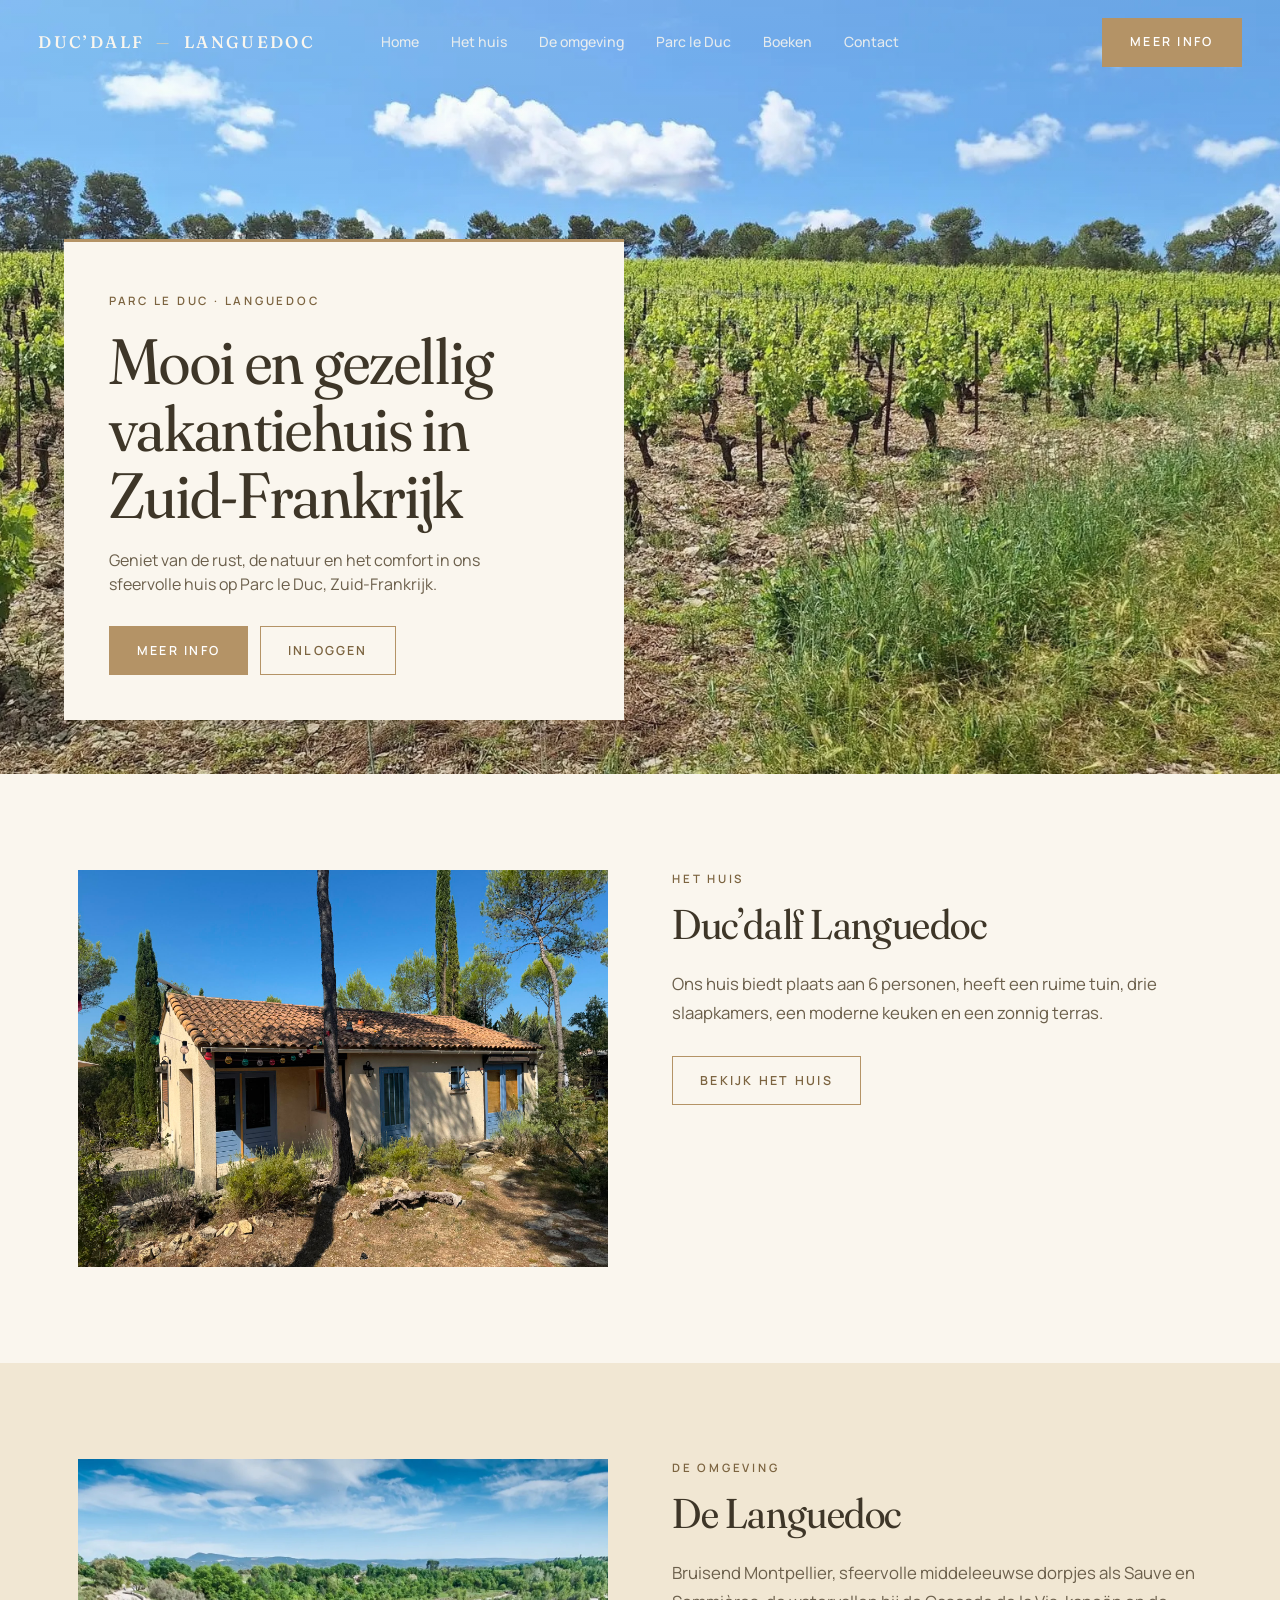
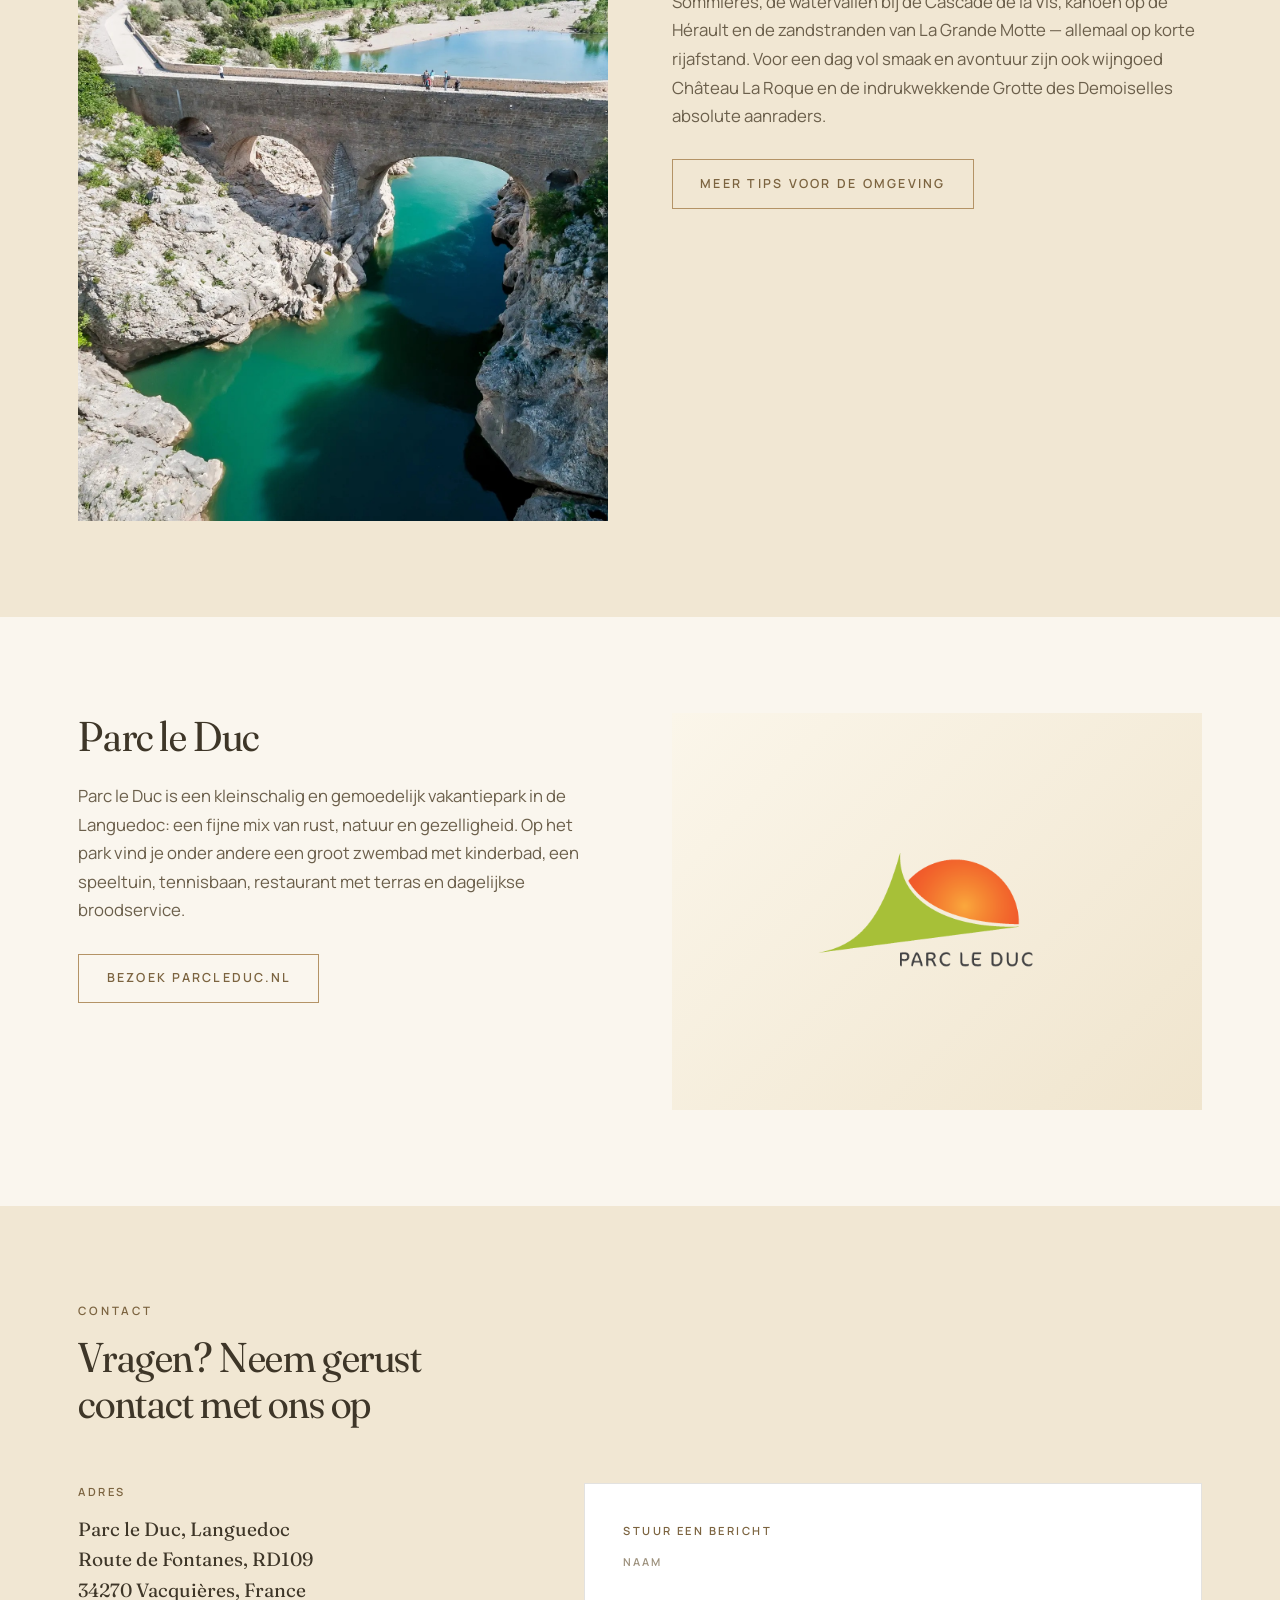
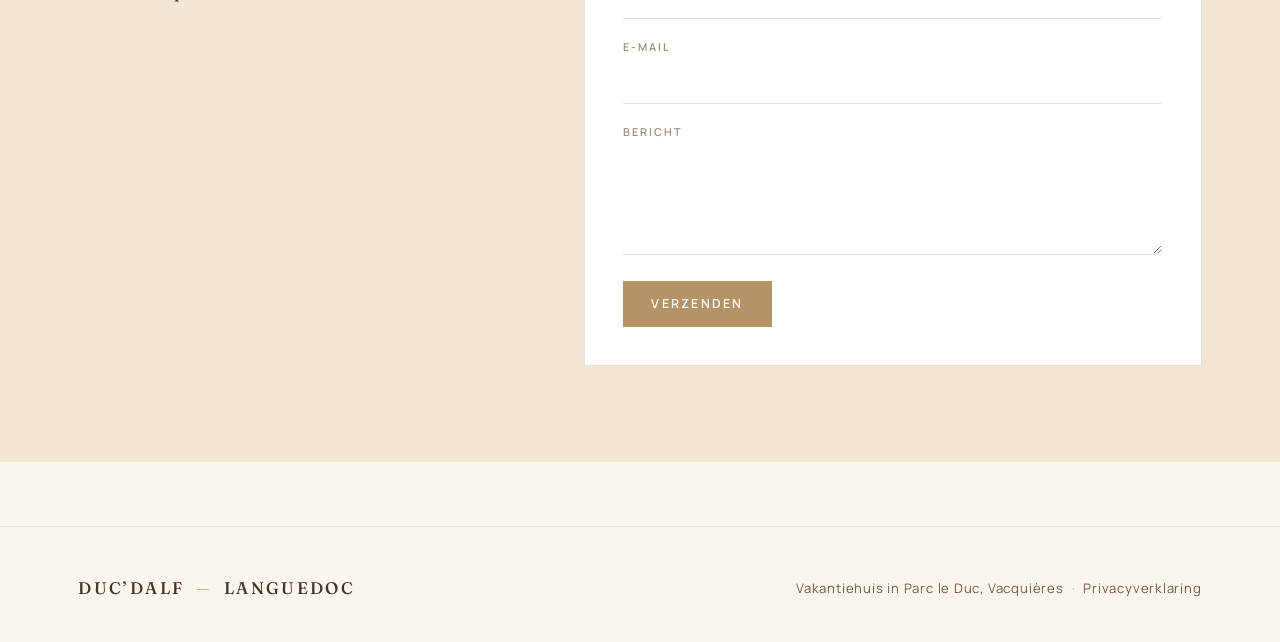
==== commit 19f54ba9: "Add privacy statement page and 'Inloggen' button on homepage hero - New /privacy/ page with AVG/GDPR" ====
--- a/index.html
+++ b/index.html
@@ -4,9 +4,22 @@
   <script>document.write('<base href="' + (location.hostname.endsWith('.github.io') ? '/website_ducdalf/' : '/') + '">');</script>
   <meta charset="UTF-8">
   <meta name="viewport" content="width=device-width, initial-scale=1.0">
+  <meta name="description" content="Mooi en gezellig vakantiehuis in Zuid-Frankrijk op Parc le Duc. Geniet van rust, natuur en comfort.">
+  <meta property="og:site_name" content="Duc&rsquo;dalf Languedoc">
+  <meta property="og:type" content="website">
+  <meta property="og:locale" content="nl_NL">
+  <meta property="og:title" content="Vakantiehuis Duc'dalf Languedoc">
+  <meta property="og:description" content="Mooi en gezellig vakantiehuis in Zuid-Frankrijk op Parc le Duc. Geniet van rust, natuur en comfort.">
+  <meta property="og:url" content="https://vakantiehuis-ducdalf.nl/">
+  <meta property="og:image" content="https://vakantiehuis-ducdalf.nl/Foto1.jpg">
+  <meta property="og:image:alt" content="Vakantiehuis Duc&rsquo;dalf op Parc le Duc">
+  <meta name="twitter:card" content="summary_large_image">
+  <meta name="twitter:title" content="Vakantiehuis Duc'dalf Languedoc">
+  <meta name="twitter:description" content="Mooi en gezellig vakantiehuis in Zuid-Frankrijk op Parc le Duc. Geniet van rust, natuur en comfort.">
+  <meta name="twitter:image" content="https://vakantiehuis-ducdalf.nl/Foto1.jpg">
   <title>Vakantiehuis Parc le Duc &mdash; Duc'dalf Languedoc</title>
-  <link rel="icon" href="Huis1.jpg" type="image/jpeg">
-  <link rel="apple-touch-icon" href="Huis1.jpg">
+  <link rel="icon" href="Foto1.jpg" type="image/jpeg">
+  <link rel="apple-touch-icon" href="Foto1.jpg">
   <link rel="preconnect" href="https://fonts.googleapis.com">
   <link rel="preconnect" href="https://fonts.gstatic.com" crossorigin>
   <link rel="stylesheet" href="https://fonts.googleapis.com/css2?family=Fraunces:opsz,wght,SOFT@9..144,300..700,0..100&family=Manrope:wght@300;400;500;600;700&display=swap">
@@ -40,7 +53,10 @@
       <span class="eyebrow">Parc le Duc &middot; Languedoc</span>
       <h1>Mooi en gezellig vakantiehuis in Zuid-Frankrijk</h1>
       <p>Geniet van de rust, de natuur en het comfort in ons sfeervolle huis op Parc le Duc, Zuid-Frankrijk.</p>
-      <a href="huis/" class="btn">Meer info</a>
+      <div class="hero-ctas">
+        <a href="huis/" class="btn">Meer info</a>
+        <a href="https://verhuur.vakantiehuis-ducdalf.nl" class="btn ghost" target="_blank" rel="noopener">Inloggen</a>
+      </div>
     </div>
   </header>
 
@@ -151,7 +167,7 @@
   <footer>
     <div class="container">
       <div class="brand">DUC&rsquo;DALF <span>&mdash;</span> LANGUEDOC</div>
-      <div>Vakantiehuis in Parc le Duc, Vacquières</div>
+      <div>Vakantiehuis in Parc le Duc, Vacquières<span class="footer-sep">&middot;</span><a href="privacy/" class="footer-link">Privacyverklaring</a></div>
     </div>
   </footer>
 
@@ -163,6 +179,33 @@
     }
     updateNav();
     window.addEventListener('scroll', updateNav, { passive: true });
+
+    function stripHash() {
+      if (location.hash && history.replaceState) {
+        history.replaceState(null, '', location.pathname + location.search);
+      }
+    }
+    document.addEventListener('click', function(e) {
+      const a = e.target.closest('a[href^="#"]');
+      if (!a) return;
+      const id = a.getAttribute('href').slice(1);
+      if (!id) return;
+      const target = document.getElementById(id);
+      if (!target) return;
+      e.preventDefault();
+      target.scrollIntoView({ behavior: 'smooth', block: 'start' });
+      setTimeout(stripHash, 600);
+    });
+    if (location.hash) {
+      const id = location.hash.slice(1);
+      window.addEventListener('load', function() {
+        const target = document.getElementById(id);
+        if (target) {
+          target.scrollIntoView({ block: 'start' });
+        }
+        setTimeout(stripHash, 400);
+      });
+    }
 
     const hamburgerBtn = document.getElementById('hamburgerBtn');
     const navLinks = document.getElementById('navLinks');
--- a/styles.css
+++ b/styles.css
@@ -256,6 +256,8 @@
   line-height: 1.55;
 }
 .hero-card .btn { margin-top: 1.8rem; }
+.hero-card .hero-ctas { margin-top: 1.8rem; display: flex; gap: 0.7rem; flex-wrap: wrap; }
+.hero-card .hero-ctas .btn { margin-top: 0; }
 
 /* Compact hero variant (for /huis/) */
 .hero.compact {
@@ -585,6 +587,24 @@
   font-weight: 500;
   color: var(--ink);
 }
+.price-list .period span {
+  display: block;
+  font-family: var(--sans);
+  font-size: 0.85rem;
+  color: var(--ink-mute);
+  font-weight: 400;
+  margin-top: 0.3rem;
+  letter-spacing: 0;
+}
+.price-notes .footnote {
+  display: block;
+  margin-top: 1.2rem;
+  padding-top: 1rem;
+  border-top: 1px solid var(--line-soft);
+  font-size: 0.85rem;
+  color: var(--ink-soft);
+  font-style: italic;
+}
 .price-list .amount {
   font-family: var(--serif);
   font-size: 1.6rem;
@@ -812,6 +832,16 @@
   color: var(--ink);
 }
 footer .brand span { color: var(--brown); font-weight: 300; margin: 0 0.35em; }
+footer .footer-link { color: inherit; text-decoration: none; border-bottom: 1px solid transparent; transition: border-color 0.2s, color 0.2s; }
+footer .footer-link:hover { color: var(--brown-deep); border-bottom-color: var(--brown); }
+footer .footer-sep { margin: 0 0.6em; opacity: 0.5; }
+
+/* Privacy / long-form content */
+.privacy-content { max-width: 68ch; }
+.privacy-content .subsection:first-child { margin-top: 0; }
+.privacy-content .subsection-title { color: var(--brown-deep); }
+.privacy-content .prose a { color: var(--green-deep); border-bottom: 1px solid var(--line); transition: border-color 0.2s; }
+.privacy-content .prose a:hover { border-bottom-color: var(--green-deep); }
 
 /* ==========================================================================
    Page title band (used on huis, boeken, aanmelden)
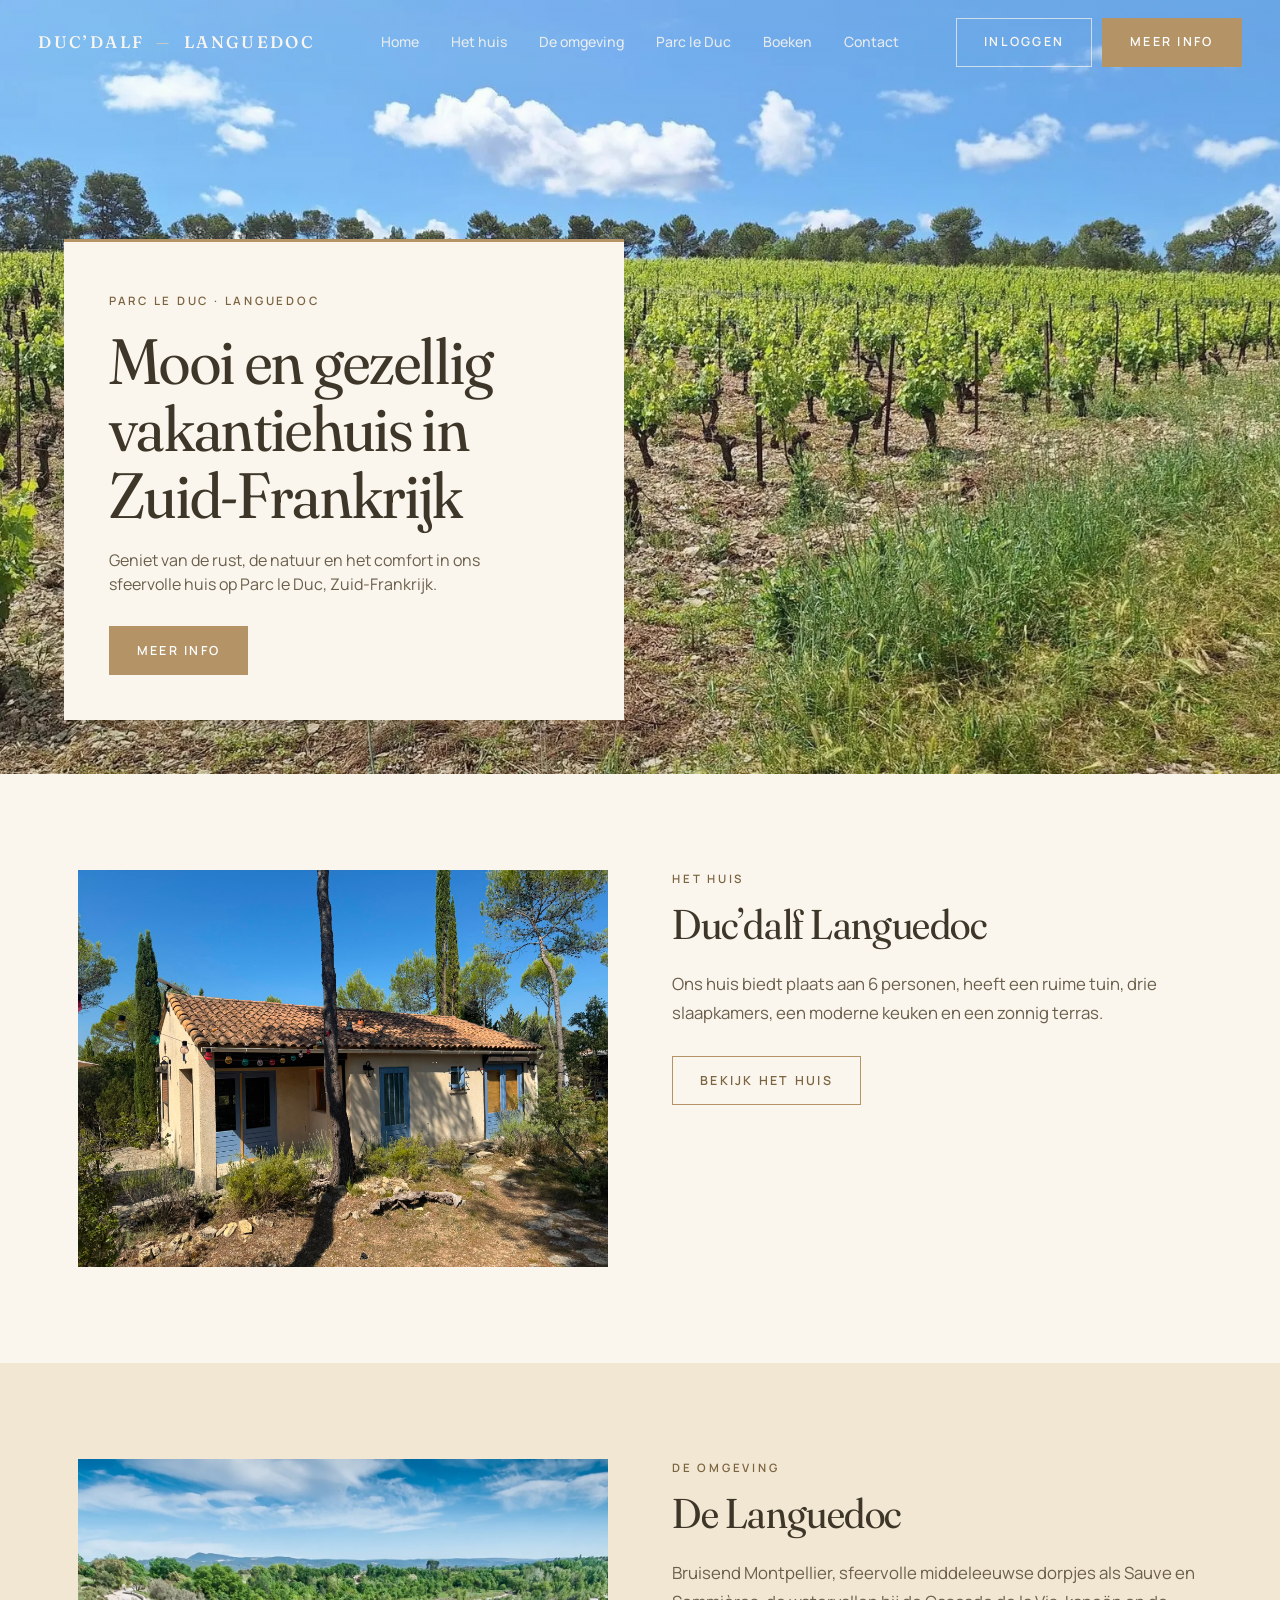
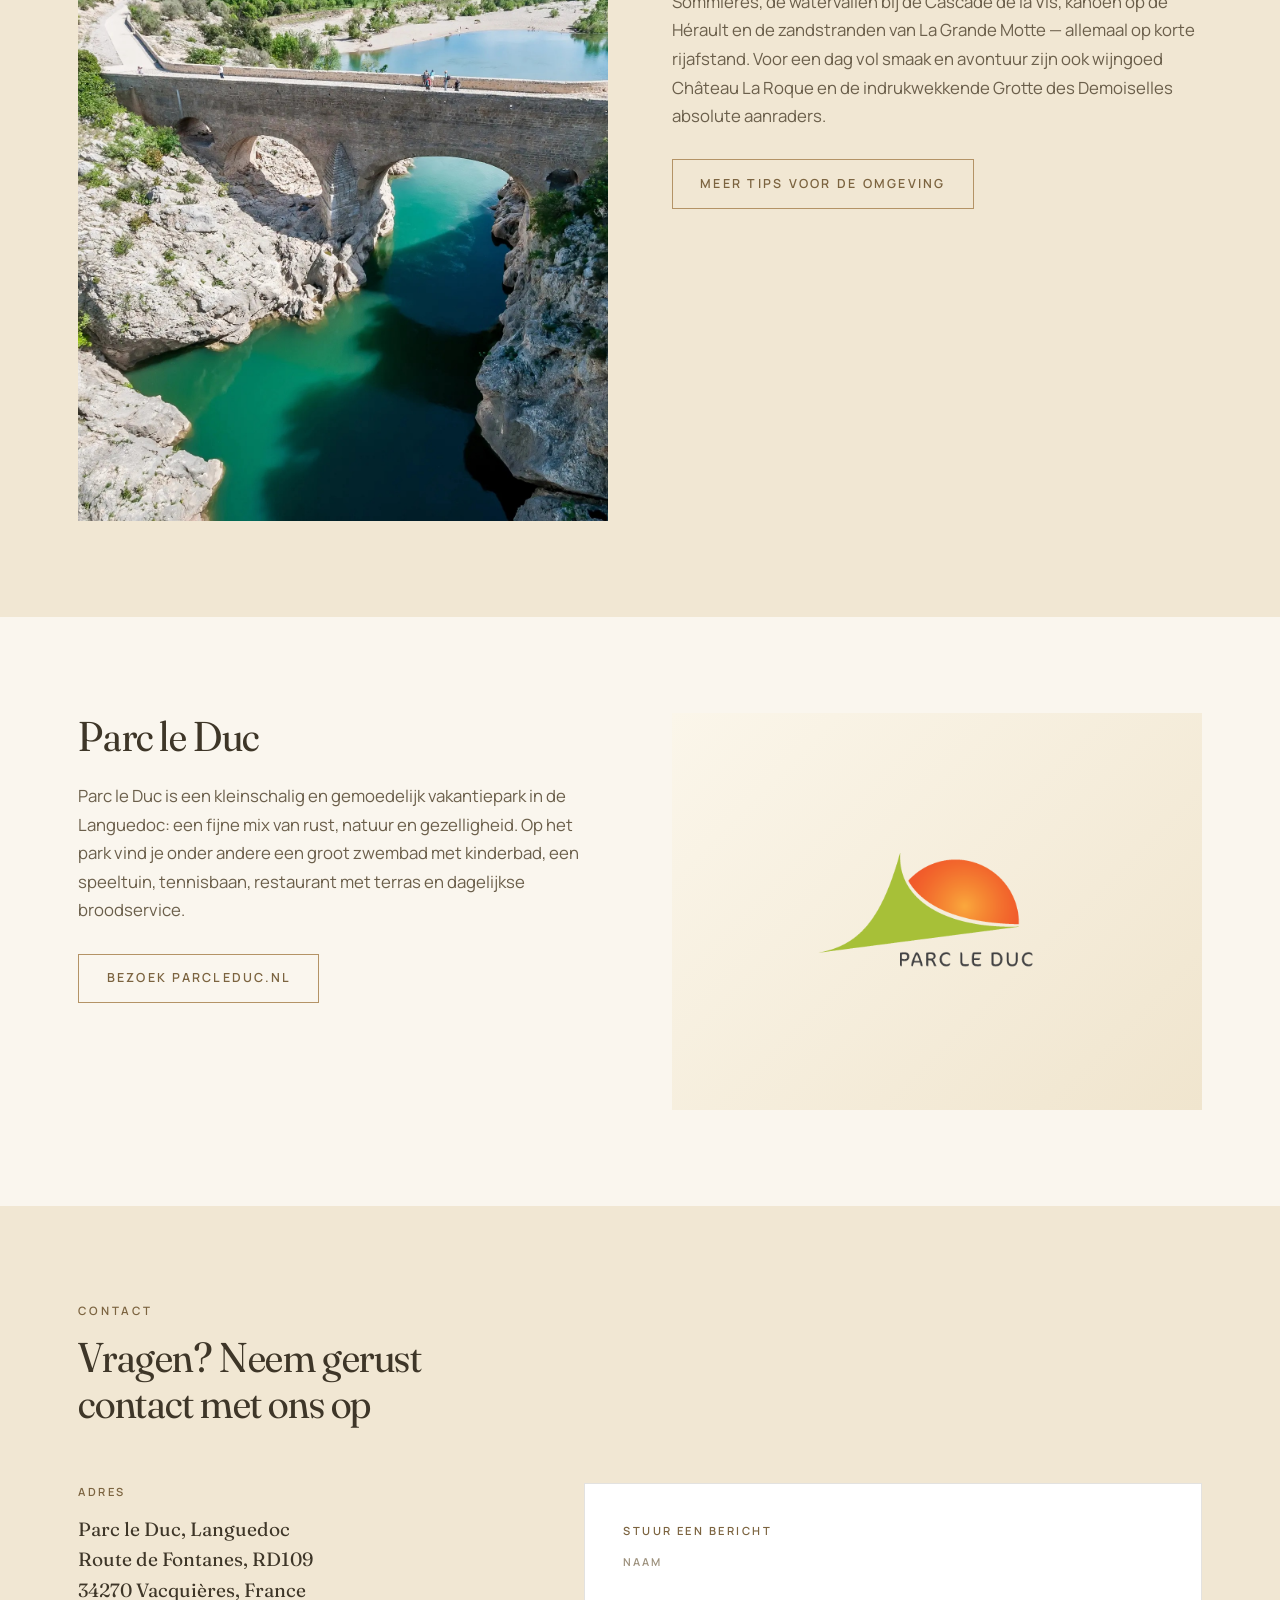
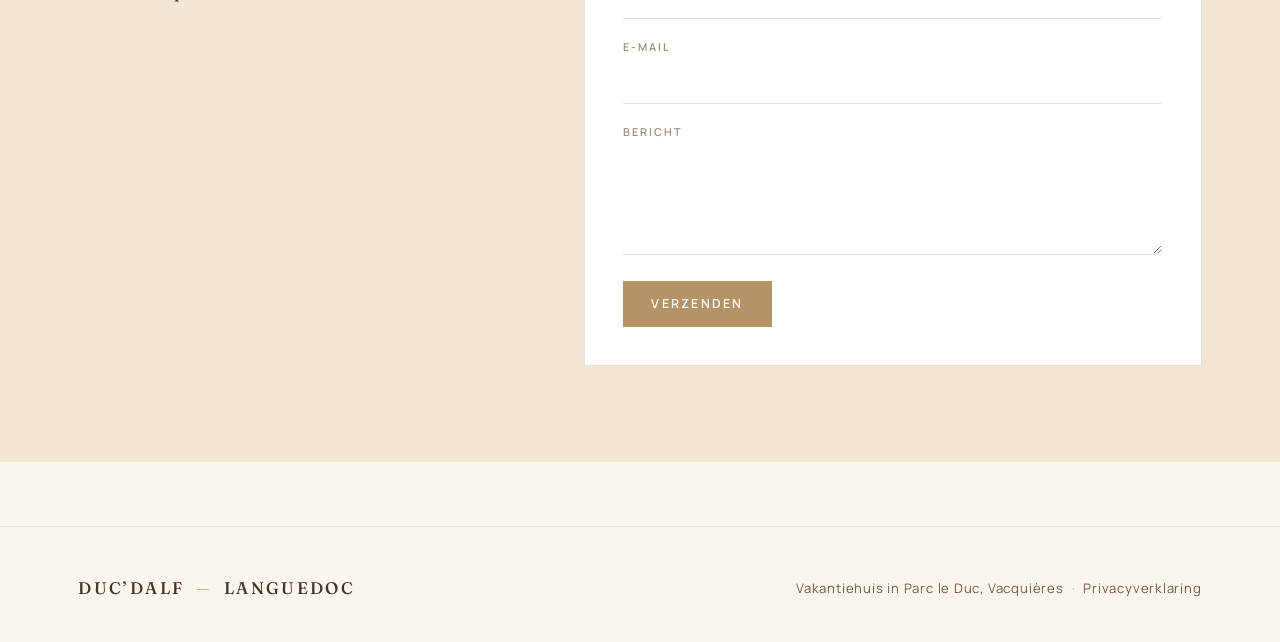
==== commit 306c0822: "Move 'Inloggen' button to top-right nav on homepage Place the Inloggen CTA next to Meer info in the " ====
--- a/index.html
+++ b/index.html
@@ -39,6 +39,7 @@
         <a href="#contact">Contact</a>
       </div>
       <div class="nav-cta-wrap">
+        <a href="https://verhuur.vakantiehuis-ducdalf.nl" class="btn ghost" target="_blank" rel="noopener">Inloggen</a>
         <a href="huis/" class="btn">Meer info</a>
       </div>
       <button class="hamburger" id="hamburgerBtn" aria-label="Menu" aria-expanded="false">
@@ -53,10 +54,7 @@
       <span class="eyebrow">Parc le Duc &middot; Languedoc</span>
       <h1>Mooi en gezellig vakantiehuis in Zuid-Frankrijk</h1>
       <p>Geniet van de rust, de natuur en het comfort in ons sfeervolle huis op Parc le Duc, Zuid-Frankrijk.</p>
-      <div class="hero-ctas">
-        <a href="huis/" class="btn">Meer info</a>
-        <a href="https://verhuur.vakantiehuis-ducdalf.nl" class="btn ghost" target="_blank" rel="noopener">Inloggen</a>
-      </div>
+      <a href="huis/" class="btn">Meer info</a>
     </div>
   </header>
 
--- a/styles.css
+++ b/styles.css
@@ -142,7 +142,17 @@
 .nav-links a:hover { opacity: 1; }
 .nav-links a:hover::after { right: 0; }
 
-.nav-cta-wrap { display: flex; justify-content: flex-end; }
+.nav-cta-wrap { display: flex; justify-content: flex-end; gap: 0.6rem; }
+.nav.hero-over:not(.solid) .nav-cta-wrap .btn.ghost {
+  color: #FAF6EE;
+  border-color: rgba(250, 246, 238, 0.7);
+  background: transparent;
+}
+.nav.hero-over:not(.solid) .nav-cta-wrap .btn.ghost:hover {
+  background: #FAF6EE;
+  color: var(--ink);
+  border-color: #FAF6EE;
+}
 
 .hamburger {
   display: none;
@@ -256,8 +266,6 @@
   line-height: 1.55;
 }
 .hero-card .btn { margin-top: 1.8rem; }
-.hero-card .hero-ctas { margin-top: 1.8rem; display: flex; gap: 0.7rem; flex-wrap: wrap; }
-.hero-card .hero-ctas .btn { margin-top: 0; }
 
 /* Compact hero variant (for /huis/) */
 .hero.compact {
